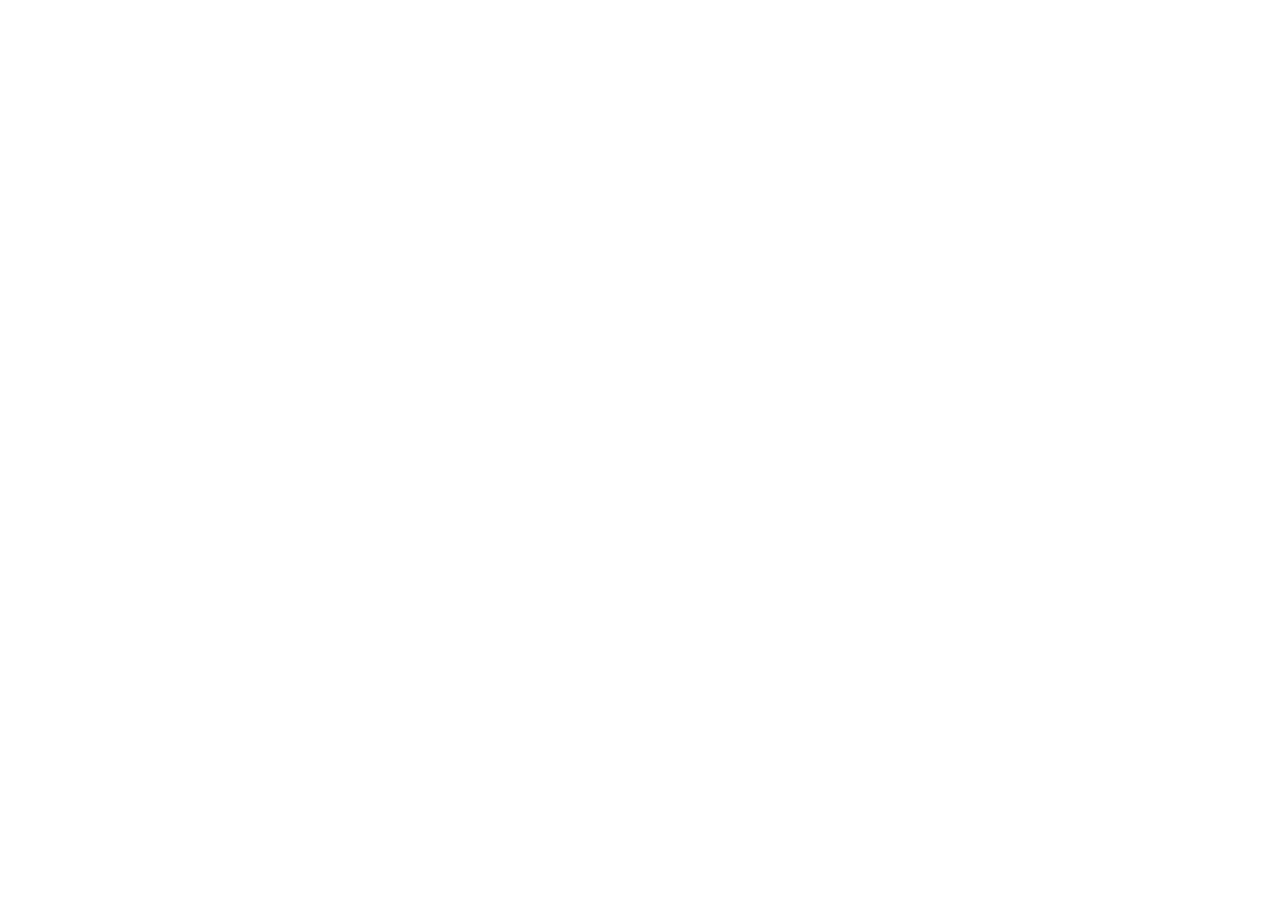
==== src/index.html @ e4b88563 "Add initial HTML and CSS files" ====
<!doctype html>
<html lang="en">
  <head>
    <meta charset="UTF-8" />
    <meta name="viewport" content="width=device-width, initial-scale=1.0" />
    <link rel="stylesheet" href="./style.css" />
    <title>Document</title>
  </head>
  <body></body>
</html>
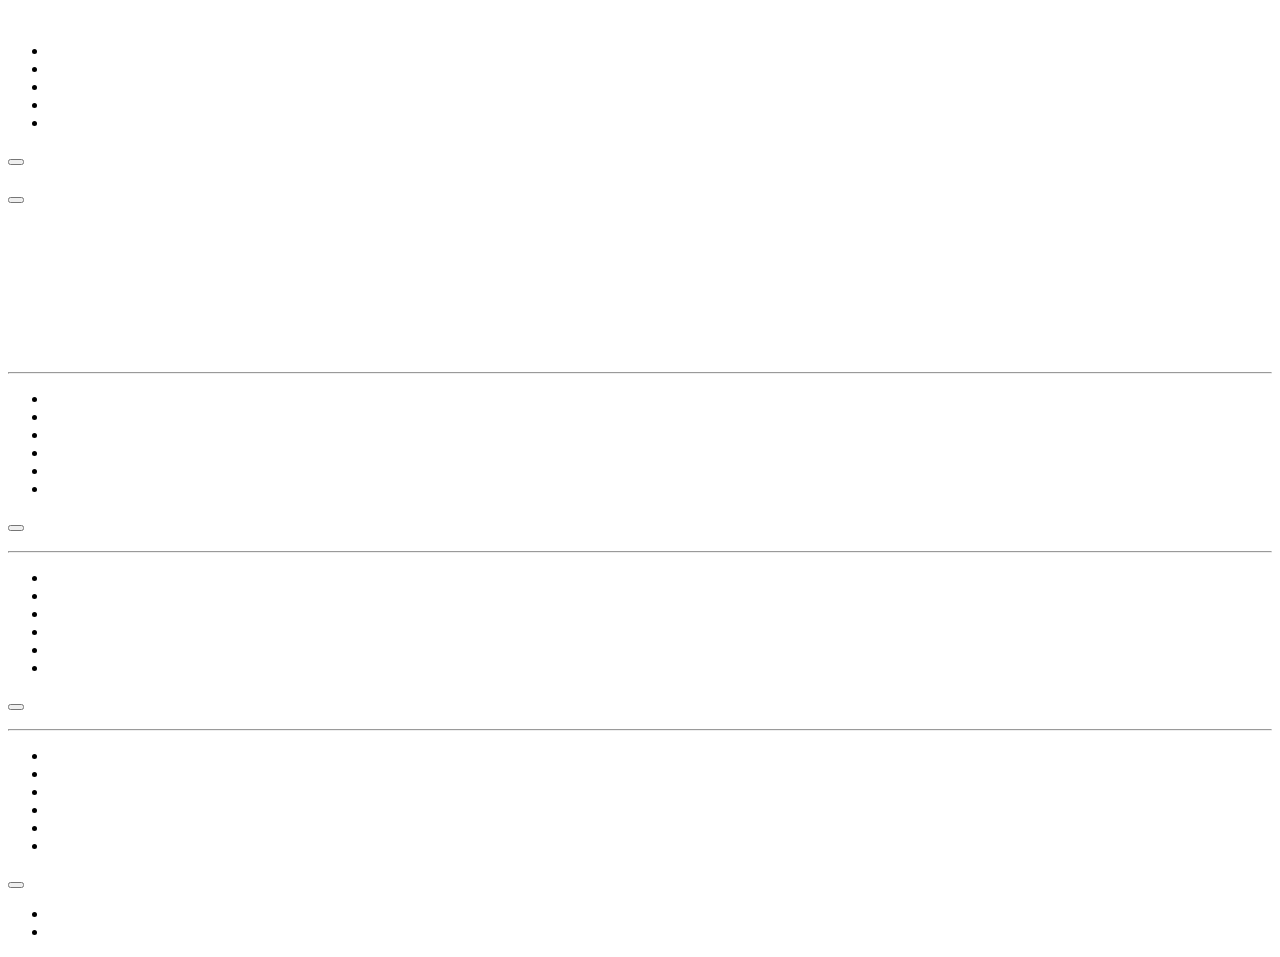
==== commit 3c090ef4: "Created HTML Skeleton" ====
--- a/src/index.html
+++ b/src/index.html
@@ -6,5 +6,136 @@
     <link rel="stylesheet" href="./style.css" />
     <title>Document</title>
   </head>
-  <body></body>
+
+  <body>
+    <header>
+      <div>
+        <img src="" alt="" />
+      </div>
+      <nav>
+        <ul>
+          <li></li>
+          <li></li>
+          <li></li>
+          <li></li>
+          <li></li>
+        </ul>
+      </nav>
+      <button></button>
+    </header>
+    <main>
+      <div>
+        <section>
+          <div>
+            <h1></h1>
+            <p></p>
+          </div>
+          <button></button>
+        </section>
+      </div>
+      <section>
+        <h2></h2>
+        <div>
+          <div>
+            <img src="" alt="" />
+            <div>
+              <p></p>
+              <h3></h3>
+              <p></p>
+            </div>
+          </div>
+          <div>
+            <img src="" alt="" />
+            <div>
+              <p></p>
+              <h3></h3>
+              <p></p>
+            </div>
+          </div>
+          <div>
+            <img src="" alt="" />
+            <div>
+              <p></p>
+              <h3></h3>
+              <p></p>
+            </div>
+          </div>
+          <div>
+            <img src="" alt="" />
+            <div>
+              <p></p>
+              <h3></h3>
+              <p></p>
+            </div>
+          </div>
+        </div>
+      </section>
+      <section>
+        <h2></h2>
+        <p></p>
+        <div>
+          <div>
+            <div>
+              <p></p>
+              <h3></h3>
+              <p></p>
+            </div>
+            <hr />
+            <ul>
+              <li></li>
+              <li></li>
+              <li></li>
+              <li></li>
+              <li></li>
+              <li></li>
+            </ul>
+            <button></button>
+          </div>
+          <div>
+            <div>
+              <p></p>
+              <h3></h3>
+              <p></p>
+            </div>
+            <hr />
+            <ul>
+              <li></li>
+              <li></li>
+              <li></li>
+              <li></li>
+              <li></li>
+              <li></li>
+            </ul>
+            <button></button>
+          </div>
+          <div>
+            <div>
+              <p></p>
+              <h3></h3>
+              <p></p>
+            </div>
+            <hr />
+            <ul>
+              <li></li>
+              <li></li>
+              <li></li>
+              <li></li>
+              <li></li>
+              <li></li>
+            </ul>
+            <button></button>
+          </div>
+        </div>
+      </section>
+    </main>
+    <footer>
+      <p></p>
+      <nav>
+        <ul>
+          <li></li>
+          <li></li>
+        </ul>
+      </nav>
+    </footer>
+  </body>
 </html>
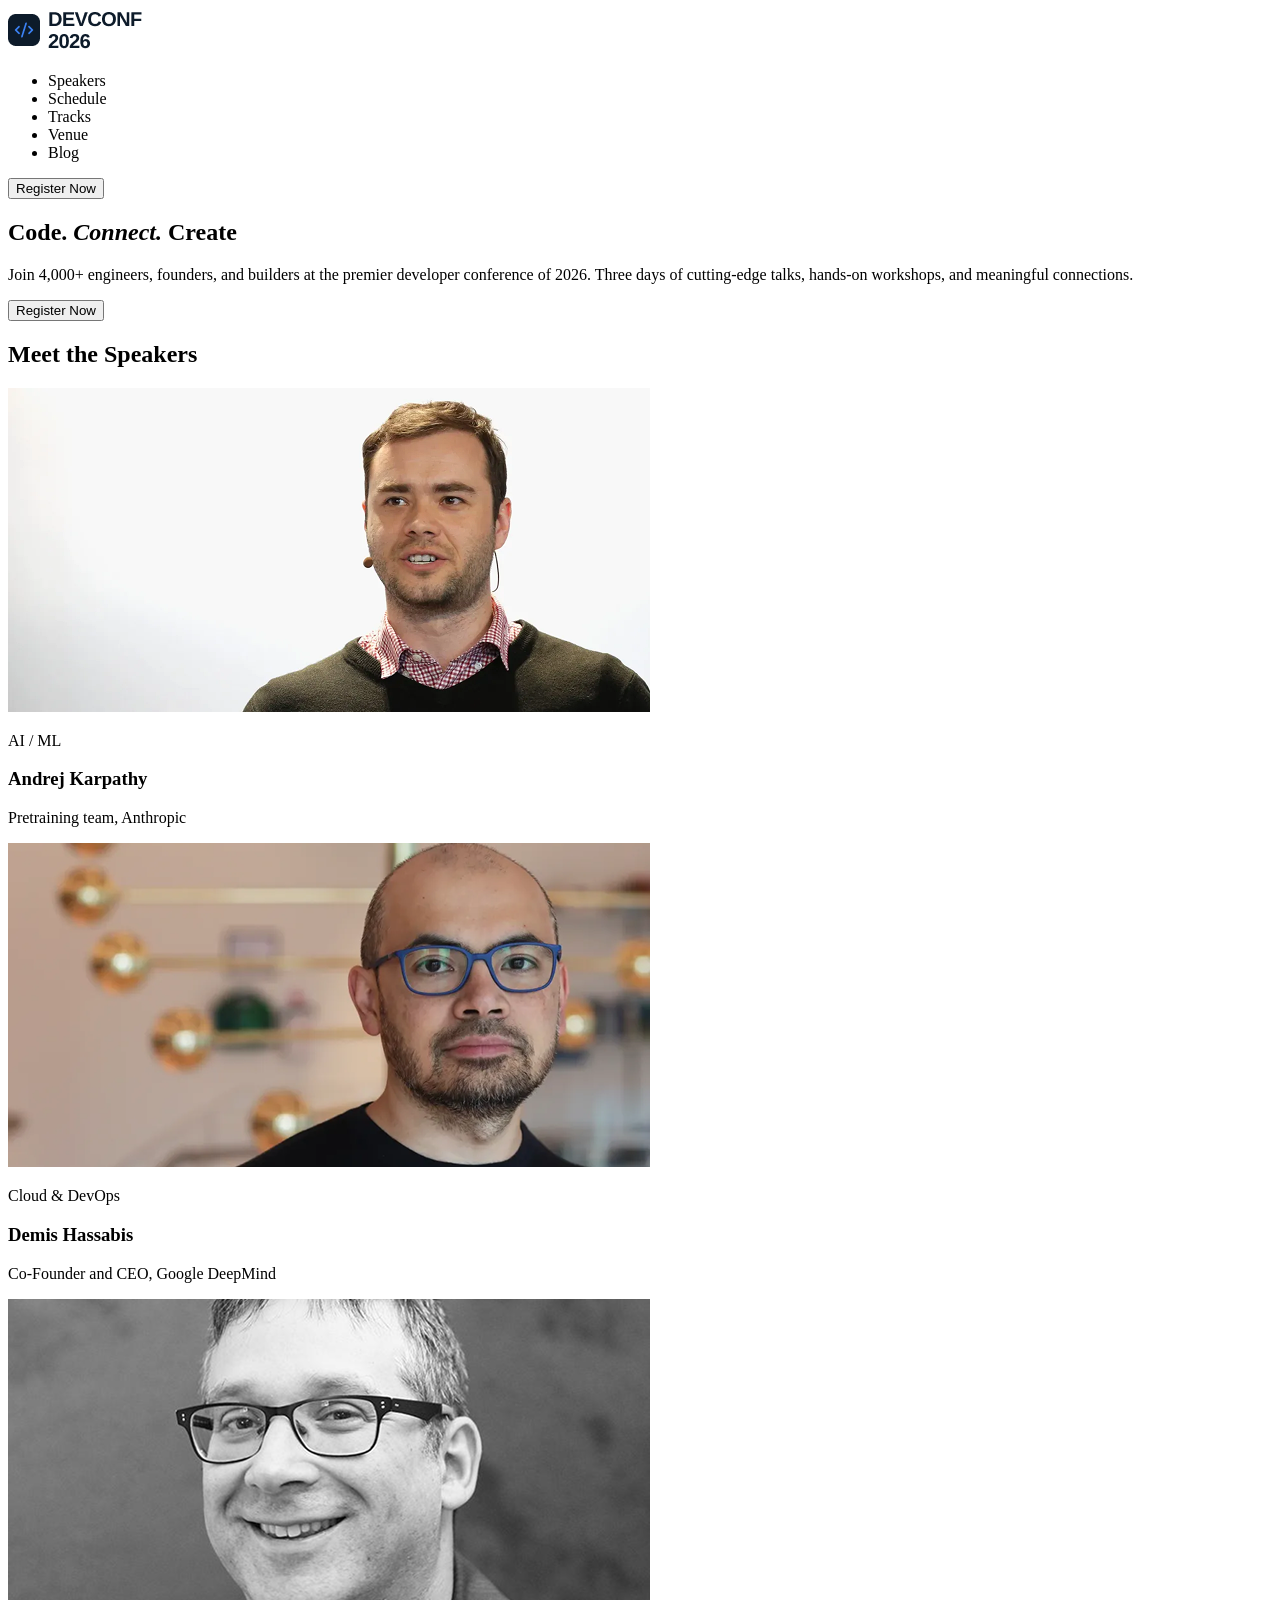
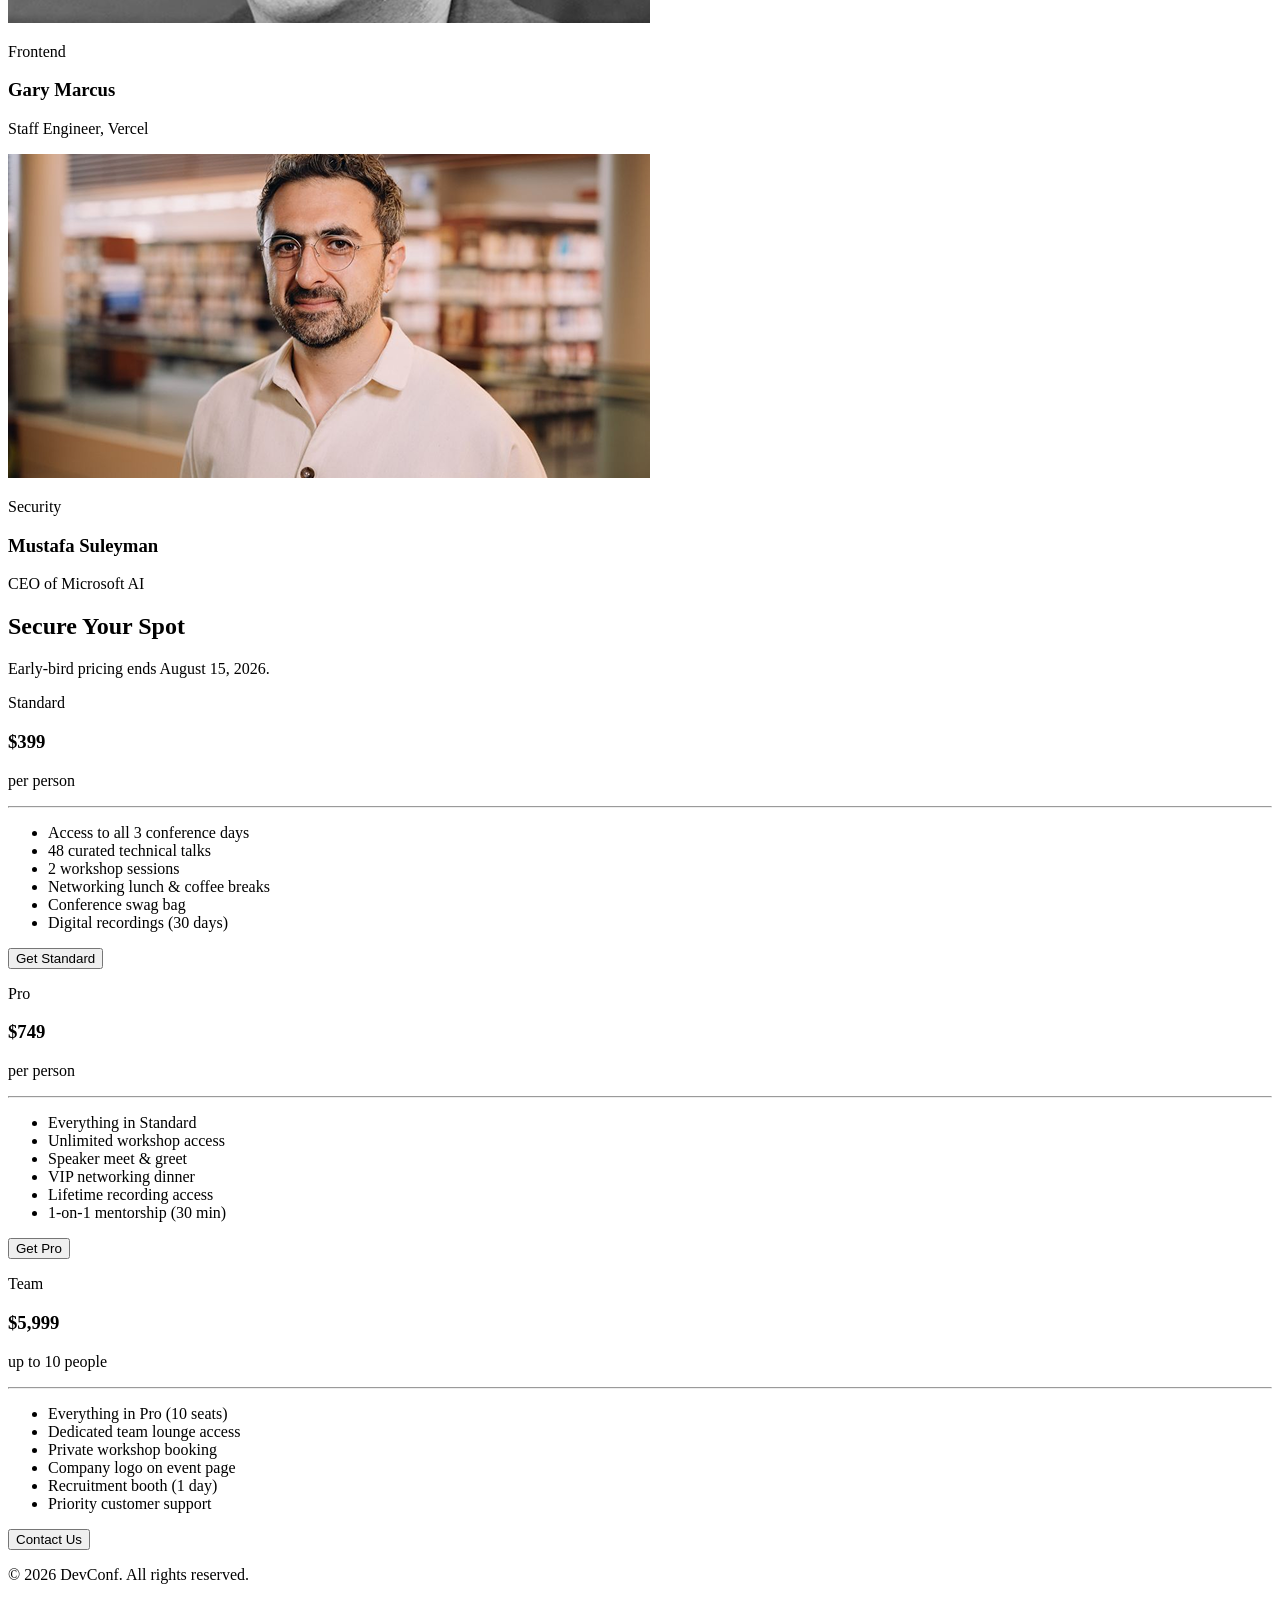
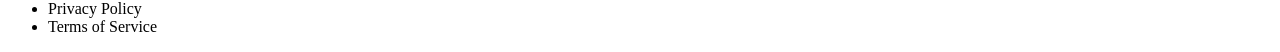
==== commit 54d58f88: "Enhance index.html with content" ====
--- a/src/index.html
+++ b/src/index.html
@@ -10,130 +10,134 @@
   <body>
     <header>
       <div>
-        <img src="" alt="" />
+        <img src="../assets/logo.png" alt="Devconf 2026" />
       </div>
       <nav>
         <ul>
-          <li></li>
-          <li></li>
-          <li></li>
-          <li></li>
-          <li></li>
+          <li>Speakers</li>
+          <li>Schedule</li>
+          <li>Tracks</li>
+          <li>Venue</li>
+          <li>Blog</li>
         </ul>
       </nav>
-      <button></button>
+      <button>Register Now</button>
     </header>
     <main>
       <div>
         <section>
           <div>
-            <h1></h1>
-            <p></p>
+            <h1>Code. <em>Connect.</em> Create</h1>
+            <p>
+              Join 4,000+ engineers, founders, and builders at the premier
+              developer conference of 2026. Three days of cutting-edge talks,
+              hands-on workshops, and meaningful connections.
+            </p>
           </div>
-          <button></button>
+          <button>Register Now</button>
         </section>
       </div>
       <section>
-        <h2></h2>
+        <h2>Meet the Speakers</h2>
         <div>
           <div>
-            <img src="" alt="" />
+            <img src="../assets/andrej.png" alt="Andrej Karpathy" / />
             <div>
-              <p></p>
-              <h3></h3>
-              <p></p>
+              <p>AI / ML</p>
+              <h3>Andrej Karpathy</h3>
+              <p>Pretraining team, Anthropic</p>
             </div>
           </div>
           <div>
-            <img src="" alt="" />
+            <img src="../assets/demis.png" alt="Demis Hassabis" / />
             <div>
-              <p></p>
-              <h3></h3>
-              <p></p>
+              <p>Cloud & DevOps</p>
+              <h3>Demis Hassabis</h3>
+              <p>Co-Founder and CEO, Google DeepMind</p>
             </div>
           </div>
           <div>
-            <img src="" alt="" />
+            <img src="../assets/gary.png" alt="Gary Marcus" / />
             <div>
-              <p></p>
-              <h3></h3>
-              <p></p>
+              <p>Frontend</p>
+              <h3>Gary Marcus</h3>
+              <p>Staff Engineer, Vercel</p>
             </div>
           </div>
           <div>
-            <img src="" alt="" />
+            <img src="../assets/mustafa.png" alt="Mustafa Suleyman" / />
             <div>
-              <p></p>
-              <h3></h3>
-              <p></p>
+              <p>Security</p>
+              <h3>Mustafa Suleyman</h3>
+              <p>CEO of Microsoft AI</p>
             </div>
           </div>
         </div>
       </section>
       <section>
-        <h2></h2>
-        <p></p>
+        <h2>Secure Your Spot</h2>
+        <p>Early-bird pricing ends August 15, 2026.</p>
         <div>
           <div>
             <div>
-              <p></p>
-              <h3></h3>
-              <p></p>
+              <p>Standard</p>
+              <h3>$399</h3>
+              <p>per person</p>
             </div>
             <hr />
             <ul>
-              <li></li>
-              <li></li>
-              <li></li>
-              <li></li>
-              <li></li>
-              <li></li>
+              <li>Access to all 3 conference days</li>
+              <li>48 curated technical talks</li>
+              <li>2 workshop sessions</li>
+              <li>Networking lunch & coffee breaks</li>
+              <li>Conference swag bag</li>
+              <li>Digital recordings (30 days)</li>
             </ul>
-            <button></button>
+            <button>Get Standard</button>
           </div>
           <div>
             <div>
-              <p></p>
-              <h3></h3>
-              <p></p>
+              <p>Pro</p>
+              <h3>$749</h3>
+              <p>per person</p>
             </div>
             <hr />
             <ul>
-              <li></li>
-              <li></li>
-              <li></li>
-              <li></li>
-              <li></li>
-              <li></li>
+              <li>Everything in Standard</li>
+              <li>Unlimited workshop access</li>
+              <li>Speaker meet & greet</li>
+              <li>VIP networking dinner</li>
+              <li>Lifetime recording access</li>
+              <li>1-on-1 mentorship (30 min)</li>
             </ul>
-            <button></button>
+            <button>Get Pro</button>
           </div>
           <div>
             <div>
-              <p></p>
-              <h3></h3>
-              <p></p>
+              <p>Team</p>
+              <h3>$5,999</h3>
+              <p>up to 10 people</p>
             </div>
             <hr />
             <ul>
-              <li></li>
-              <li></li>
-              <li></li>
-              <li></li>
-              <li></li>
-              <li></li>
+              <li>Everything in Pro (10 seats)</li>
+              <li>Dedicated team lounge access</li>
+              <li>Private workshop booking</li>
+              <li>Company logo on event page</li>
+              <li>Recruitment booth (1 day)</li>
+              <li>Priority customer support</li>
             </ul>
-            <button></button>
+            <button>Contact Us</button>
           </div>
         </div>
       </section>
     </main>
     <footer>
-      <p></p>
+      <p>© 2026 DevConf. All rights reserved.</p>
       <nav>
         <ul>
-          <li></li>
-          <li></li>
+          <li>Privacy Policy</li>
+          <li>Terms of Service</li>
         </ul>
       </nav>
     </footer>
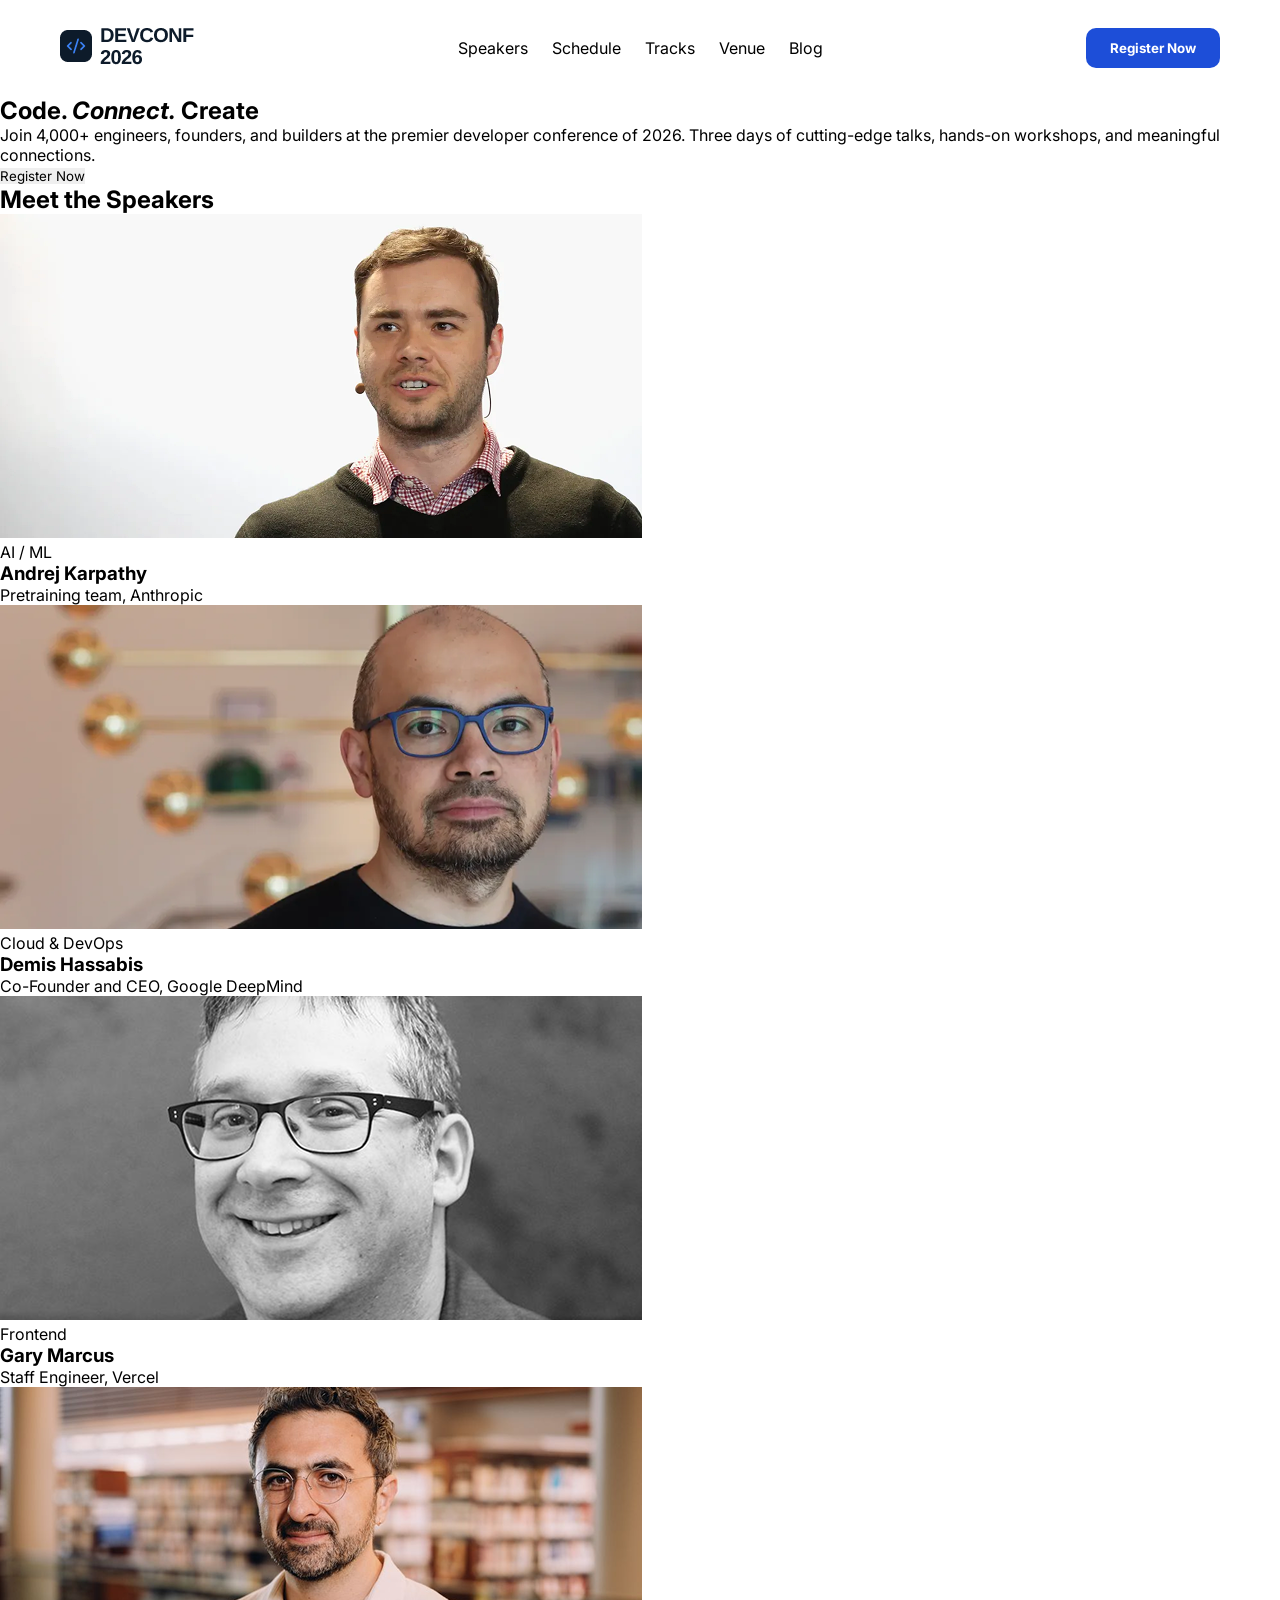
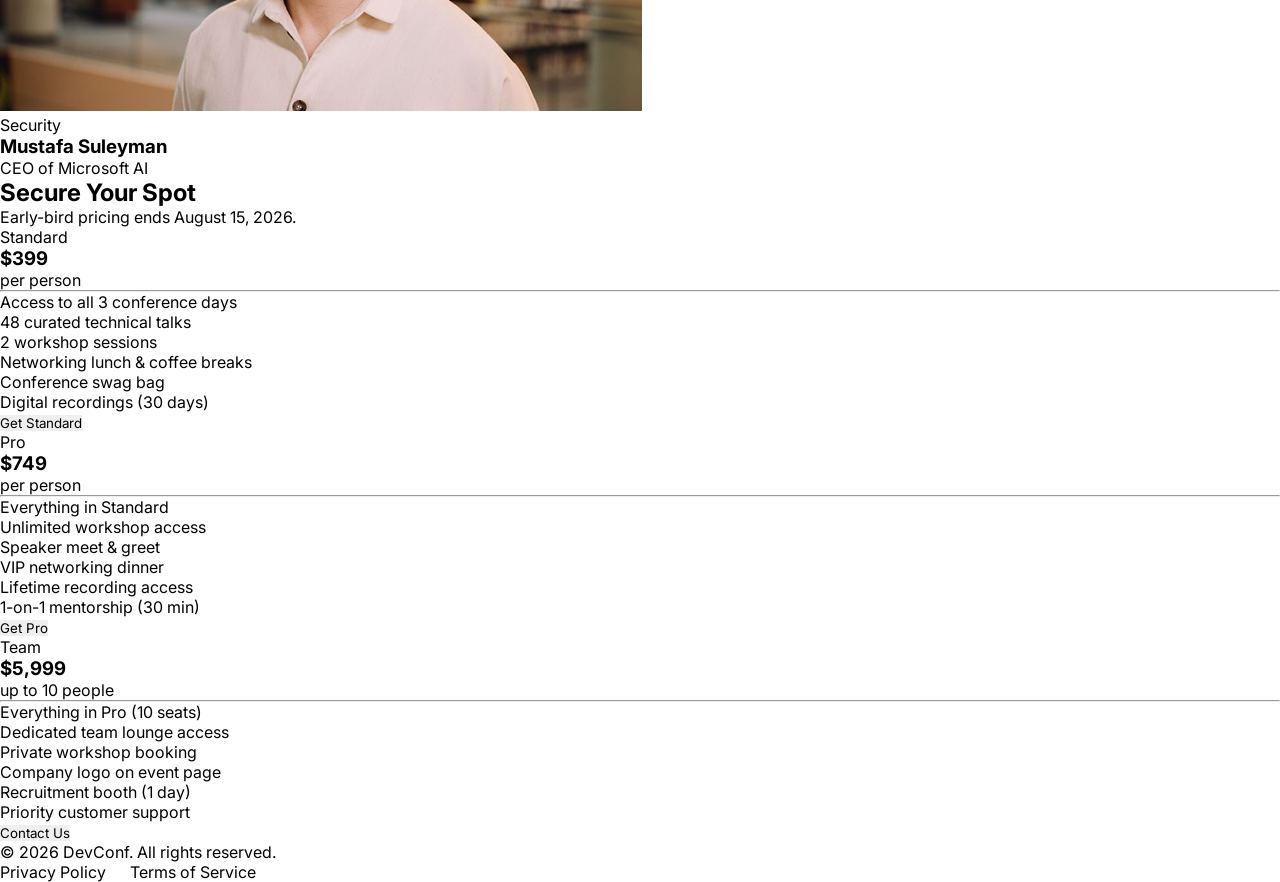
==== commit b95dd425: "Styled Header Component" ====
--- a/src/index.html
+++ b/src/index.html
@@ -21,7 +21,7 @@
           <li>Blog</li>
         </ul>
       </nav>
-      <button>Register Now</button>
+      <button class="cta header-cta">Register Now</button>
     </header>
     <main>
       <div>
--- a/src/style.css
+++ b/src/style.css
@@ -0,0 +1,40 @@
+@import url("https://fonts.googleapis.com/css2?family=Inter:ital,opsz,wght@0,14..32,100..900;1,14..32,100..900&display=swap");
+
+:root {
+  --cta-bg: #1D4ED8;
+}
+
+* {
+  margin: 0;
+  padding: 0;
+  box-sizing: border-box;
+  font-family: "Inter", sans-serif;
+}
+
+header {
+  display: flex;
+  justify-content: space-between;
+  align-items: center;
+  padding: 24px 60px;
+}
+
+nav ul {
+  list-style-type: none;
+  display: flex;
+  gap: 24px;
+}
+
+button {
+  border: none;
+}
+
+button.cta {
+  border-radius: 10px;
+  font-weight: bold;
+  background-color: var(--cta-bg);
+  color: white;
+}
+
+button.cta.header-cta {
+  padding: 12px 24px;
+}
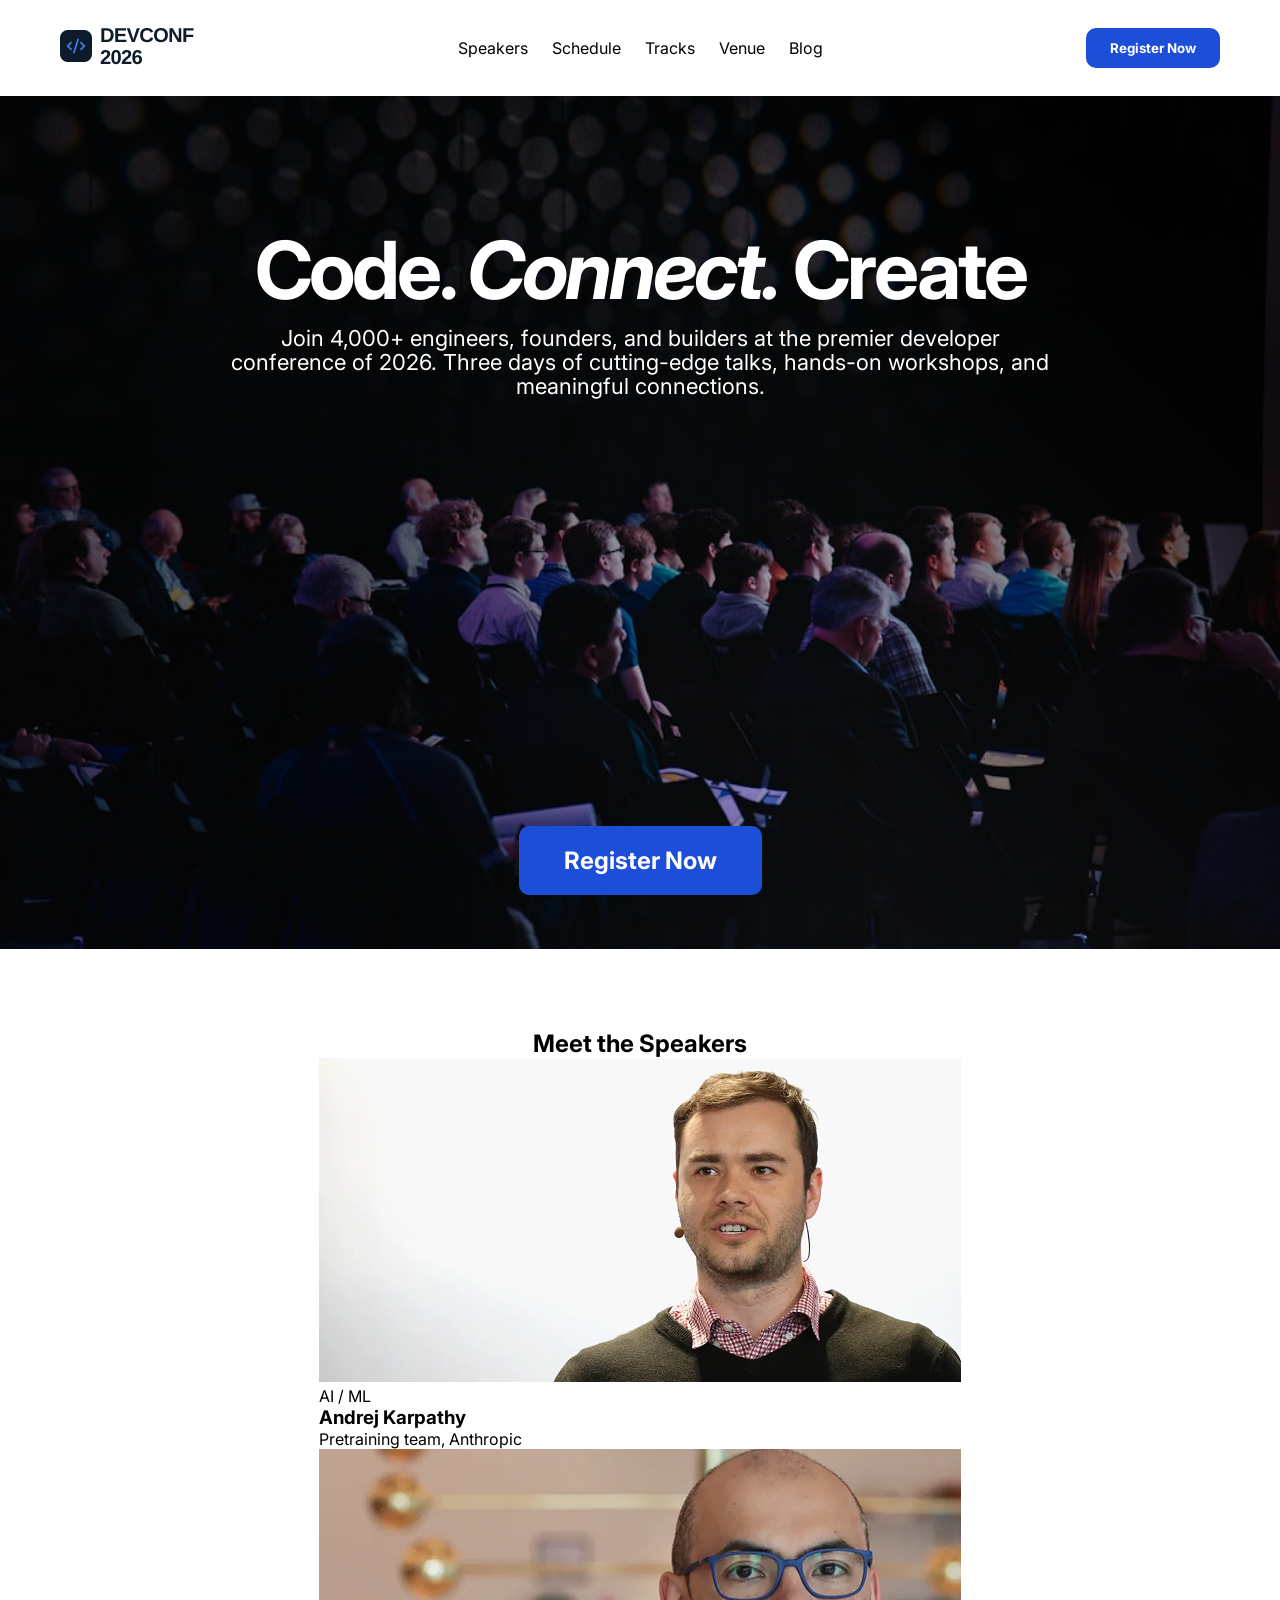
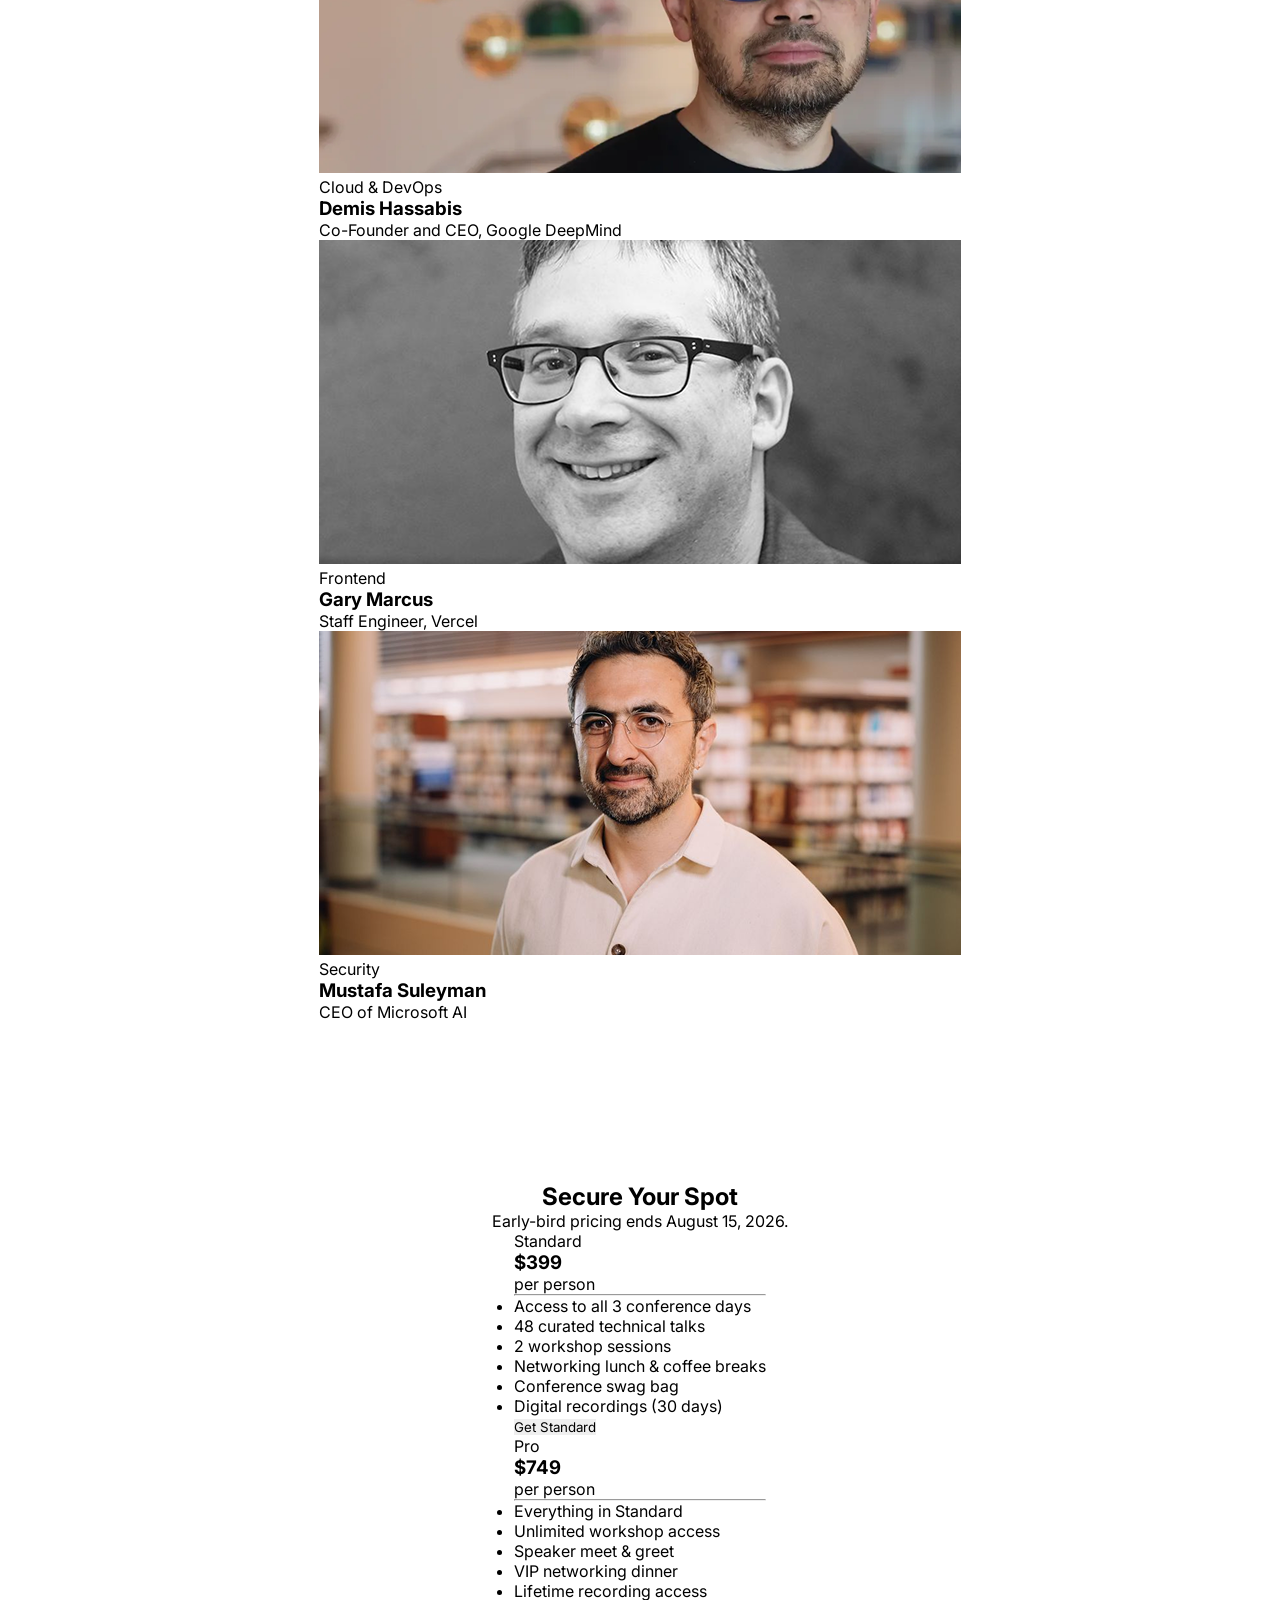
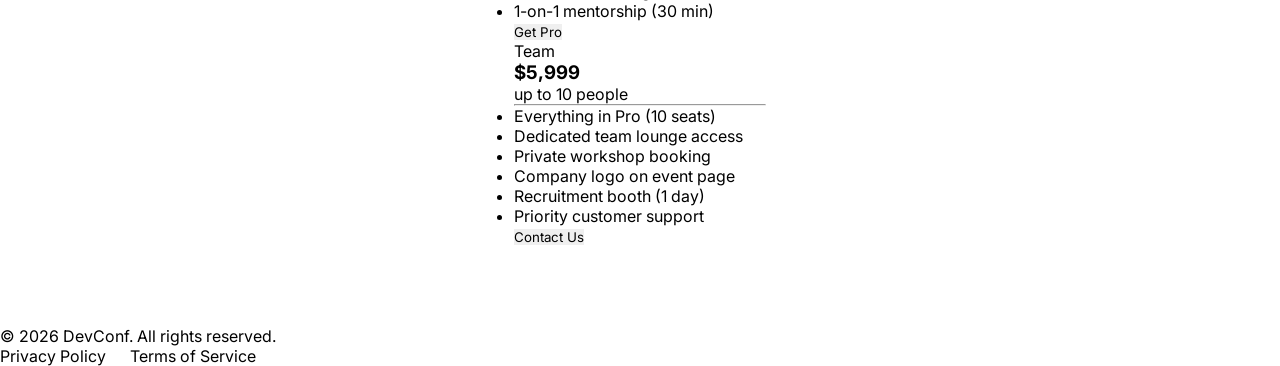
==== commit 91425c72: "Styled Hero Section" ====
--- a/src/index.html
+++ b/src/index.html
@@ -24,7 +24,7 @@
       <button class="cta header-cta">Register Now</button>
     </header>
     <main>
-      <div>
+      <div id="hero-wrapper">
         <section>
           <div>
             <h1>Code. <em>Connect.</em> Create</h1>
@@ -34,7 +34,7 @@
               hands-on workshops, and meaningful connections.
             </p>
           </div>
-          <button>Register Now</button>
+          <button class="cta hero-cta">Register Now</button>
         </section>
       </div>
       <section>
--- a/src/style.css
+++ b/src/style.css
@@ -1,7 +1,7 @@
 @import url("https://fonts.googleapis.com/css2?family=Inter:ital,opsz,wght@0,14..32,100..900;1,14..32,100..900&display=swap");
 
 :root {
-  --cta-bg: #1D4ED8;
+  --cta-bg: #1d4ed8;
 }
 
 * {
@@ -37,4 +37,55 @@
 
 button.cta.header-cta {
   padding: 12px 24px;
-}+}
+
+section {
+  padding: 80px 115px;
+  display: flex;
+  flex-direction: column;
+  align-items: center;
+}
+
+div#hero-wrapper {
+  aspect-ratio: 1080 / 720;
+  color: white;
+  background:
+    linear-gradient(90deg, rgba(0, 0, 0, 0.6) 30%, rgba(0, 0, 0, 0) 70%),
+    linear-gradient(45deg, rgba(0, 0, 0, 0) 42%, rgba(0, 0, 0, 0.88) 87%),
+    url("../assets/banner.jpg");
+  background-size: 100% auto;
+  background-repeat: no-repeat;
+  padding: 54px 0;
+
+  section {
+    height: 100%;
+    justify-content: space-between;
+    text-align: center;
+    padding-bottom: 0;
+
+    div {
+      display: flex;
+      flex-direction: column;
+      gap: 16px;
+      justify-content: center;
+
+      h1 {
+        font-size: 80px;
+        line-height: 80px;
+        letter-spacing: -3.2px;
+      }
+
+      p {
+        width: 829px;
+        font-size: 22px;
+        line-height: 24px;
+      }
+    }
+  }
+}
+
+button.cta.hero-cta {
+  padding: 22.5px 45px;
+  font-size: 24px;
+  line-height: 24px;
+}
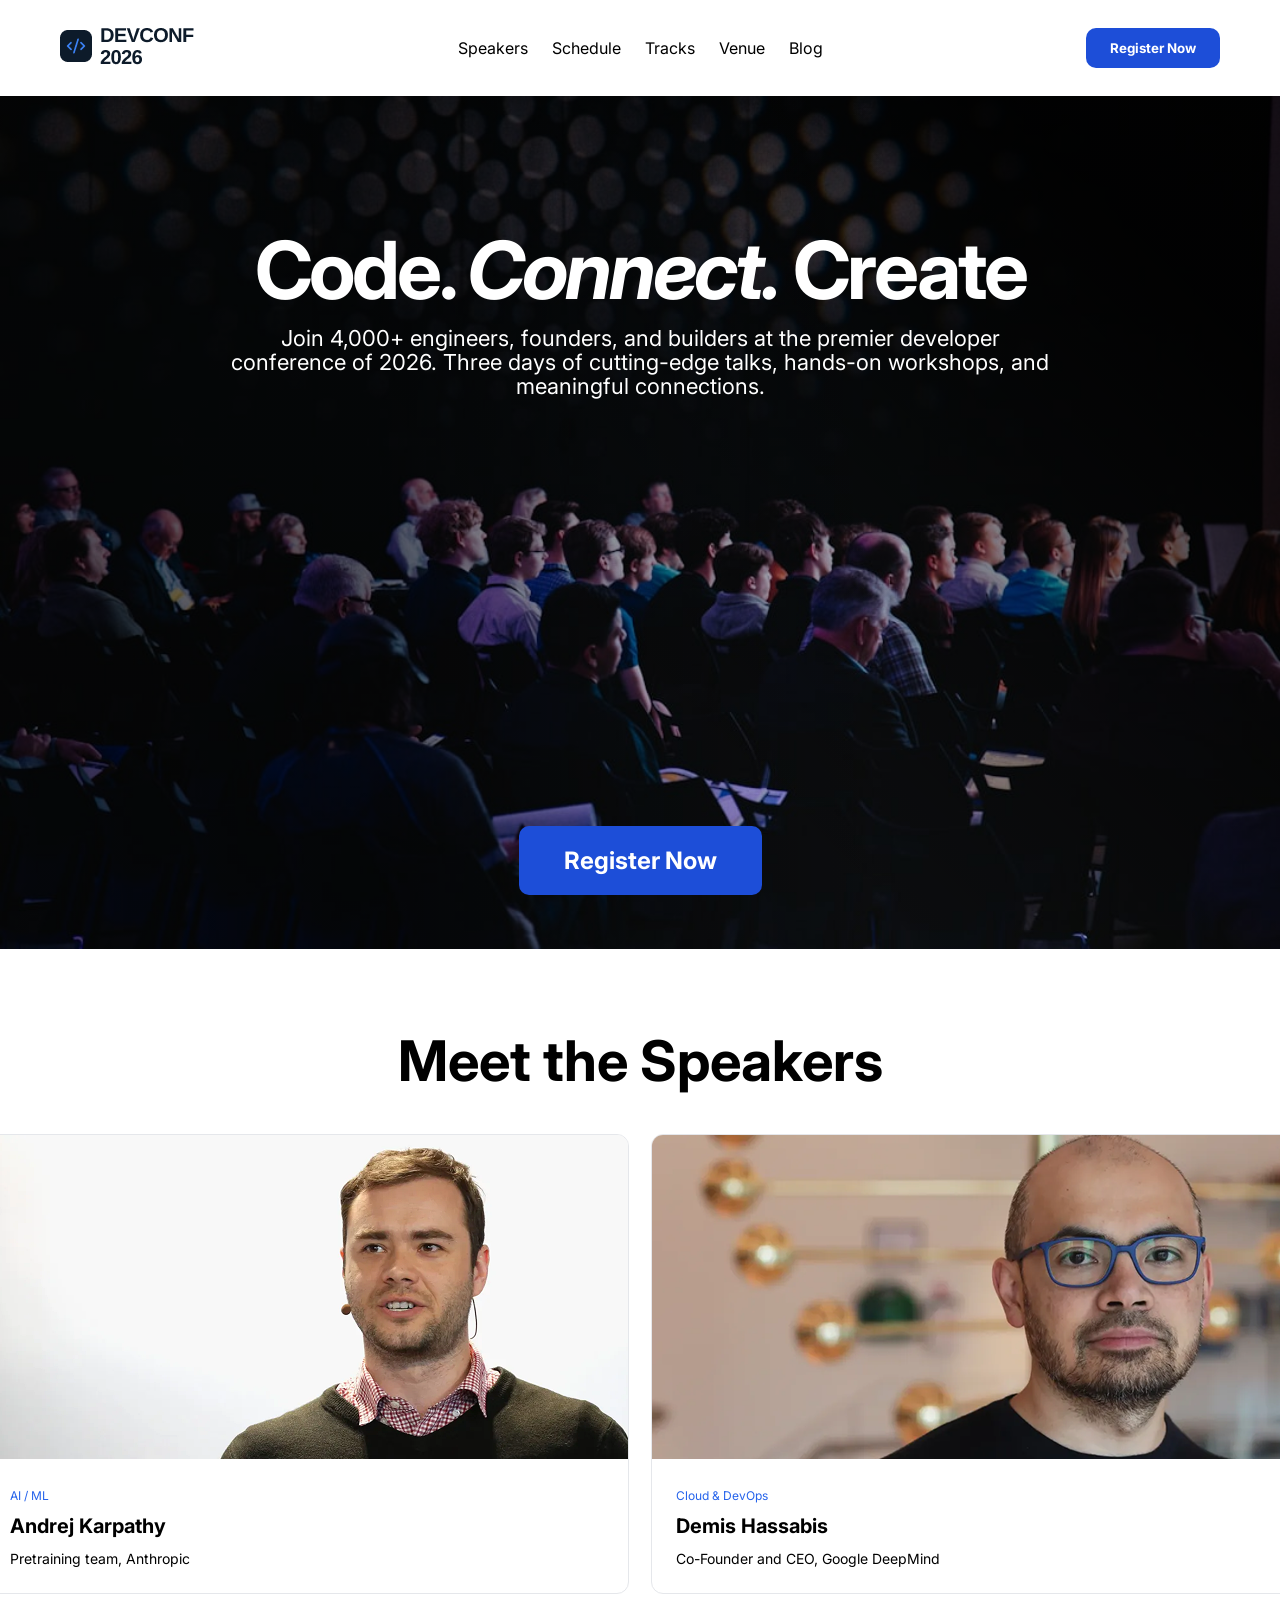
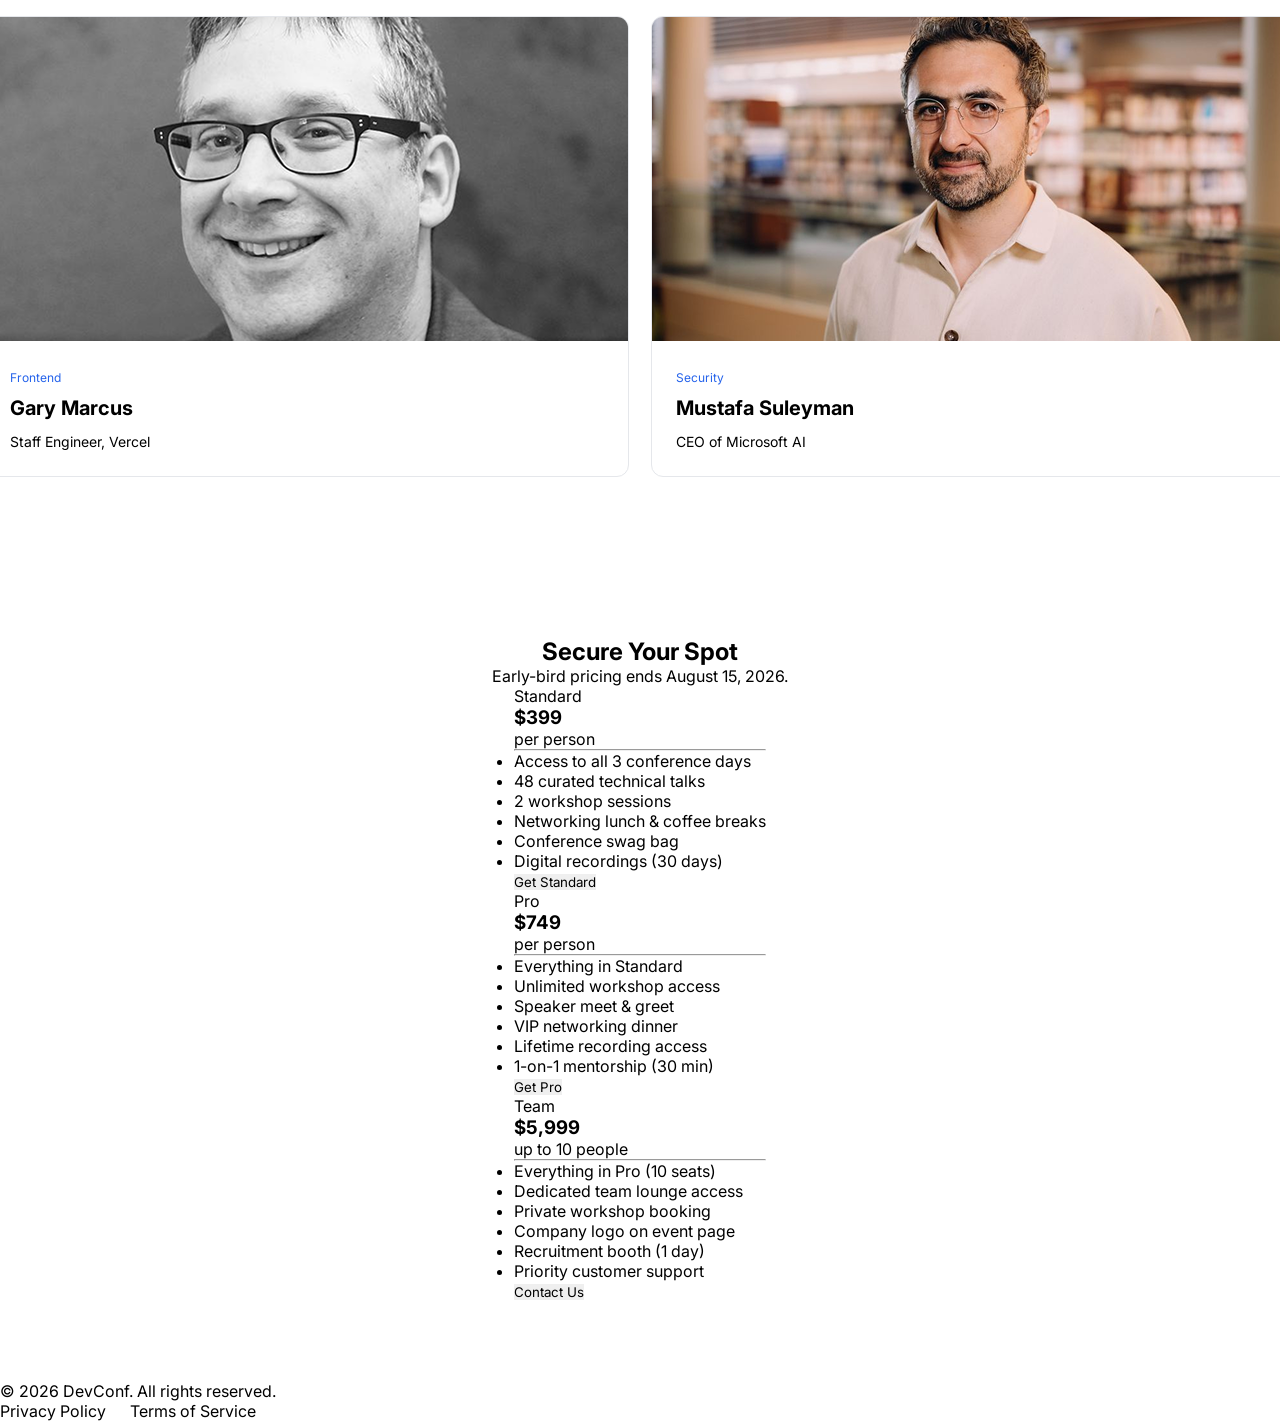
==== commit 9da5b731: "Styled Speakers Section" ====
--- a/src/index.html
+++ b/src/index.html
@@ -37,39 +37,39 @@
           <button class="cta hero-cta">Register Now</button>
         </section>
       </div>
-      <section>
+      <section id="speakers">
         <h2>Meet the Speakers</h2>
-        <div>
-          <div>
-            <img src="../assets/andrej.png" alt="Andrej Karpathy" / />
-            <div>
-              <p>AI / ML</p>
-              <h3>Andrej Karpathy</h3>
-              <p>Pretraining team, Anthropic</p>
+        <div class="container">
+          <div class="item">
+            <img src="../assets/andrej.png" alt="Andrej Karpathy" />
+            <div class="details">
+              <p class="field">AI / ML</p>
+              <h3 class="name">Andrej Karpathy</h3>
+              <p class="designation">Pretraining team, Anthropic</p>
             </div>
           </div>
-          <div>
-            <img src="../assets/demis.png" alt="Demis Hassabis" / />
-            <div>
-              <p>Cloud & DevOps</p>
-              <h3>Demis Hassabis</h3>
-              <p>Co-Founder and CEO, Google DeepMind</p>
+          <div class="item">
+            <img src="../assets/demis.png" alt="Demis Hassabis" />
+            <div class="details">
+              <p class="field">Cloud & DevOps</p>
+              <h3 class="name">Demis Hassabis</h3>
+              <p class="designation">Co-Founder and CEO, Google DeepMind</p>
             </div>
           </div>
-          <div>
-            <img src="../assets/gary.png" alt="Gary Marcus" / />
-            <div>
-              <p>Frontend</p>
-              <h3>Gary Marcus</h3>
-              <p>Staff Engineer, Vercel</p>
+          <div class="item">
+            <img src="../assets/gary.png" alt="Gary Marcus" />
+            <div class="details">
+              <p class="field">Frontend</p>
+              <h3 class="name">Gary Marcus</h3>
+              <p class="designation">Staff Engineer, Vercel</p>
             </div>
           </div>
-          <div>
-            <img src="../assets/mustafa.png" alt="Mustafa Suleyman" / />
-            <div>
-              <p>Security</p>
-              <h3>Mustafa Suleyman</h3>
-              <p>CEO of Microsoft AI</p>
+          <div class="item">
+            <img src="../assets/mustafa.png" alt="Mustafa Suleyman" />
+            <div class="details">
+              <p class="field">Security</p>
+              <h3 class="name">Mustafa Suleyman</h3>
+              <p class="designation">CEO of Microsoft AI</p>
             </div>
           </div>
         </div>
--- a/src/style.css
+++ b/src/style.css
@@ -2,6 +2,8 @@
 
 :root {
   --cta-bg: #1d4ed8;
+  --card-stroke-color: #e5e7eb;
+  --accent-color: #2563eb;
 }
 
 * {
@@ -89,3 +91,47 @@
   font-size: 24px;
   line-height: 24px;
 }
+
+section#speakers {
+  gap: 40px;
+
+  h2 {
+    font-size: 56px;
+    line-height: 64.4px;
+  }
+
+  div.container {
+    display: grid;
+    grid-template-columns: 1fr 1fr;
+    gap: 22px;
+
+    div.item {
+      border-radius: 12px;
+      overflow: clip;
+      border: 1px solid var(--card-stroke-color);
+
+      div.details {
+        padding: 24px;
+        display: flex;
+        flex-direction: column;
+        gap: 8px;
+
+        p.field {
+          color: var(--accent-color);
+          font-size: 12px;
+          line-height: 18px;
+        }
+
+        h3.name {
+          font-size: 20px;
+          line-height: 27.5px;
+        }
+
+        p.designation {
+          font-size: 14px;
+          line-height: 21px;
+        }
+      }
+    }
+  }
+}
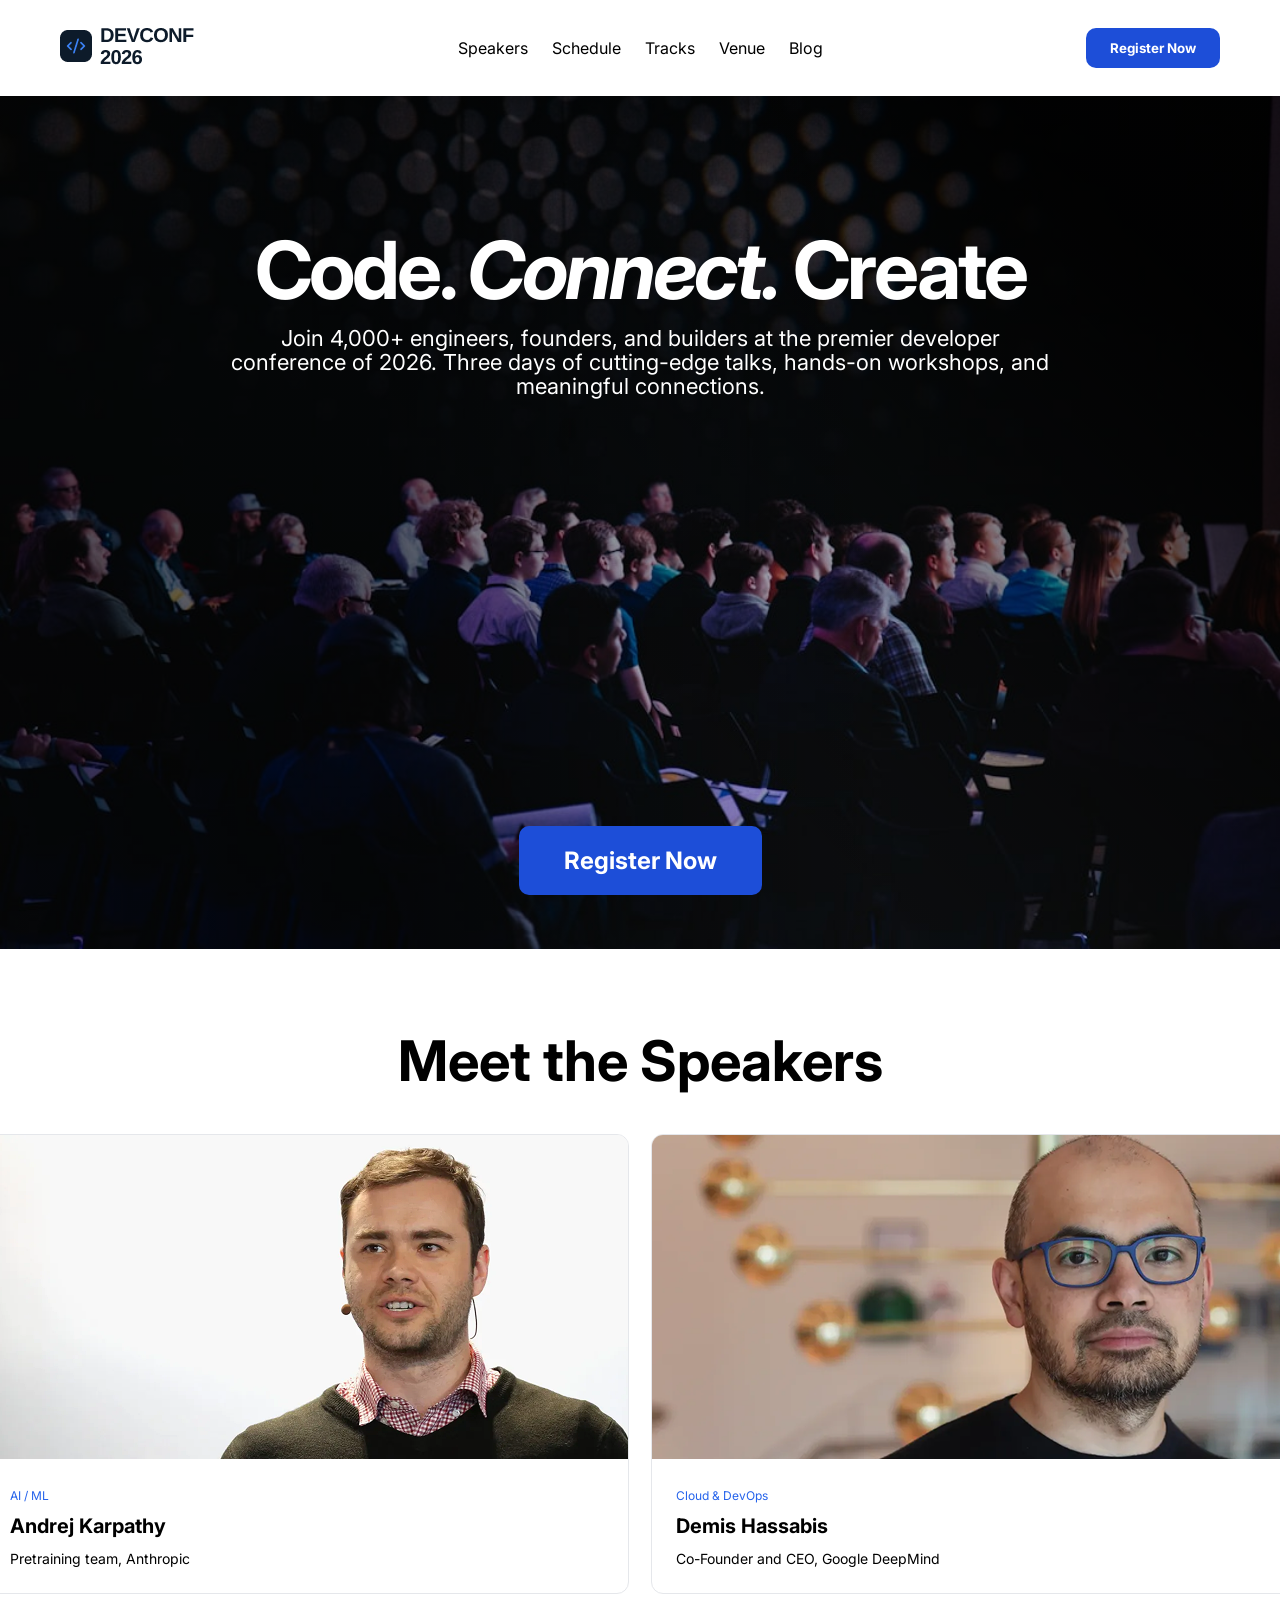
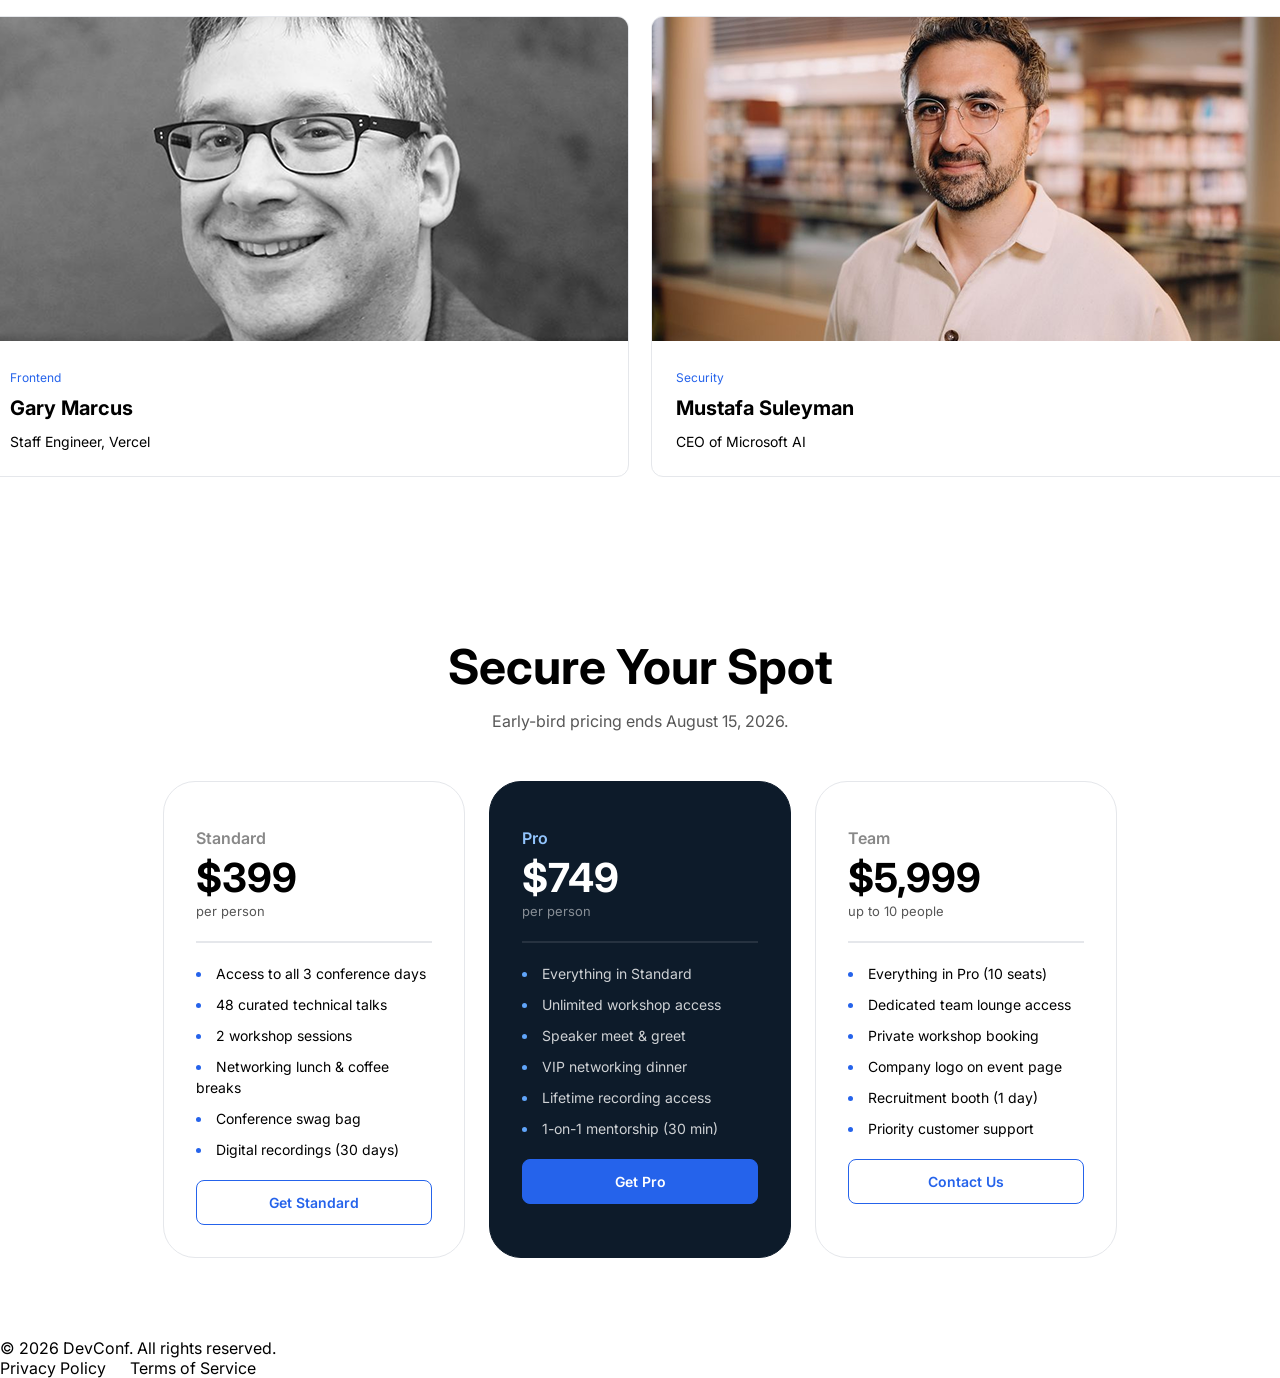
==== commit 3a91a404: "Styled Pricing Section" ====
--- a/src/index.html
+++ b/src/index.html
@@ -74,18 +74,18 @@
           </div>
         </div>
       </section>
-      <section>
+      <section id="pricing">
         <h2>Secure Your Spot</h2>
         <p>Early-bird pricing ends August 15, 2026.</p>
-        <div>
-          <div>
+        <div class="container">
+          <div class="item">
             <div>
-              <p>Standard</p>
-              <h3>$399</h3>
-              <p>per person</p>
+              <p class="type">Standard</p>
+              <h3 class="price">$399</h3>
+              <p class="people-allowed">per person</p>
             </div>
             <hr />
-            <ul>
+            <ul class="features-list">
               <li>Access to all 3 conference days</li>
               <li>48 curated technical talks</li>
               <li>2 workshop sessions</li>
@@ -95,14 +95,14 @@
             </ul>
             <button>Get Standard</button>
           </div>
-          <div>
+          <div class="item featured">
             <div>
-              <p>Pro</p>
-              <h3>$749</h3>
-              <p>per person</p>
+              <p class="type">Pro</p>
+              <h3 class="price">$749</h3>
+              <p class="people-allowed">per person</p>
             </div>
             <hr />
-            <ul>
+            <ul class="features-list">
               <li>Everything in Standard</li>
               <li>Unlimited workshop access</li>
               <li>Speaker meet & greet</li>
@@ -112,14 +112,14 @@
             </ul>
             <button>Get Pro</button>
           </div>
-          <div>
+          <div class="item">
             <div>
-              <p>Team</p>
-              <h3>$5,999</h3>
-              <p>up to 10 people</p>
+              <p class="type">Team</p>
+              <h3 class="price">$5,999</h3>
+              <p class="people-allowed">up to 10 people</p>
             </div>
             <hr />
-            <ul>
+            <ul class="features-list">
               <li>Everything in Pro (10 seats)</li>
               <li>Dedicated team lounge access</li>
               <li>Private workshop booking</li>
--- a/src/style.css
+++ b/src/style.css
@@ -4,6 +4,14 @@
   --cta-bg: #1d4ed8;
   --card-stroke-color: #e5e7eb;
   --accent-color: #2563eb;
+  --text-color-muted: #575757;
+  --color-blue-100: #93c5fd;
+  --color-blue-300: #60a5fa;
+  --color-blue-900: #0d1b2a;
+  --color-gray-200: rgba(255, 255, 255, 0.8);
+  --color-gray-400: #888888;
+  --color-gray-500: rgba(255, 255, 255, 0.5);
+  --color-gray-900: rgba(255, 255, 255, 0.1);
 }
 
 * {
@@ -135,3 +143,114 @@
     }
   }
 }
+
+section#pricing {
+  h2 {
+    font-size: 48px;
+    line-height: 60px;
+  }
+
+  p {
+    font-size: 16px;
+    line-height: 24px;
+    color: var(--text-color-muted);
+    padding-top: 12px;
+  }
+
+  div.container {
+    display: grid;
+    grid-template-columns: 1fr 1fr 1fr;
+    gap: 24px;
+    width: 100%;
+    padding-inline: 48px;
+    padding-top: 48px;
+
+    div.item {
+      padding: 32px;
+      border: 1px solid var(--card-stroke-color);
+      border-radius: 32px;
+      display: flex;
+      flex-direction: column;
+      gap: 20px;
+
+      p.type {
+        color: var(--color-gray-400);
+        font-weight: 600;
+      }
+
+      h3.price {
+        font-size: 40px;
+        line-height: 40px;
+        font-weight: bold;
+        padding-top: 8px;
+      }
+
+      p.people-allowed {
+        font-size: 13px;
+        line-height: 19.5px;
+        padding-top: 4px;
+      }
+
+      hr {
+        border: 1px solid var(--card-stroke-color);
+      }
+
+      ul.features-list {
+        list-style-position: inside;
+        display: flex;
+        flex-direction: column;
+        gap: 10px;
+        ::marker {
+          color: var(--accent-color);
+        }
+        font-size: 14px;
+        line-height: 21px;
+      }
+
+      button {
+        width: 100%;
+        padding: 11px 0;
+        color: var(--accent-color);
+        font-size: 14px;
+        line-height: 21px;
+        font-weight: 600;
+        border: 1px solid var(--accent-color);
+        border-radius: 8px;
+        background-color: transparent;
+      }
+    }
+
+    div.item.featured {
+      background-color: var(--color-blue-900);
+      border-color: var(--color-blue-900);
+
+      p.type {
+        color: var(--color-blue-100);
+      }
+
+      h3.price {
+        color: white;
+      }
+
+      p.people-allowed {
+        color: var(--color-gray-500);
+      }
+
+      hr {
+        border: 1px solid var(--color-gray-900);
+      }
+
+      ul.features-list {
+        ::marker {
+          color: var(--color-blue-300);
+        }
+        color: var(--color-gray-200);
+      }
+
+      button {
+        color: white;
+        background-color: var(--accent-color);
+      }
+    }
+  }
+}
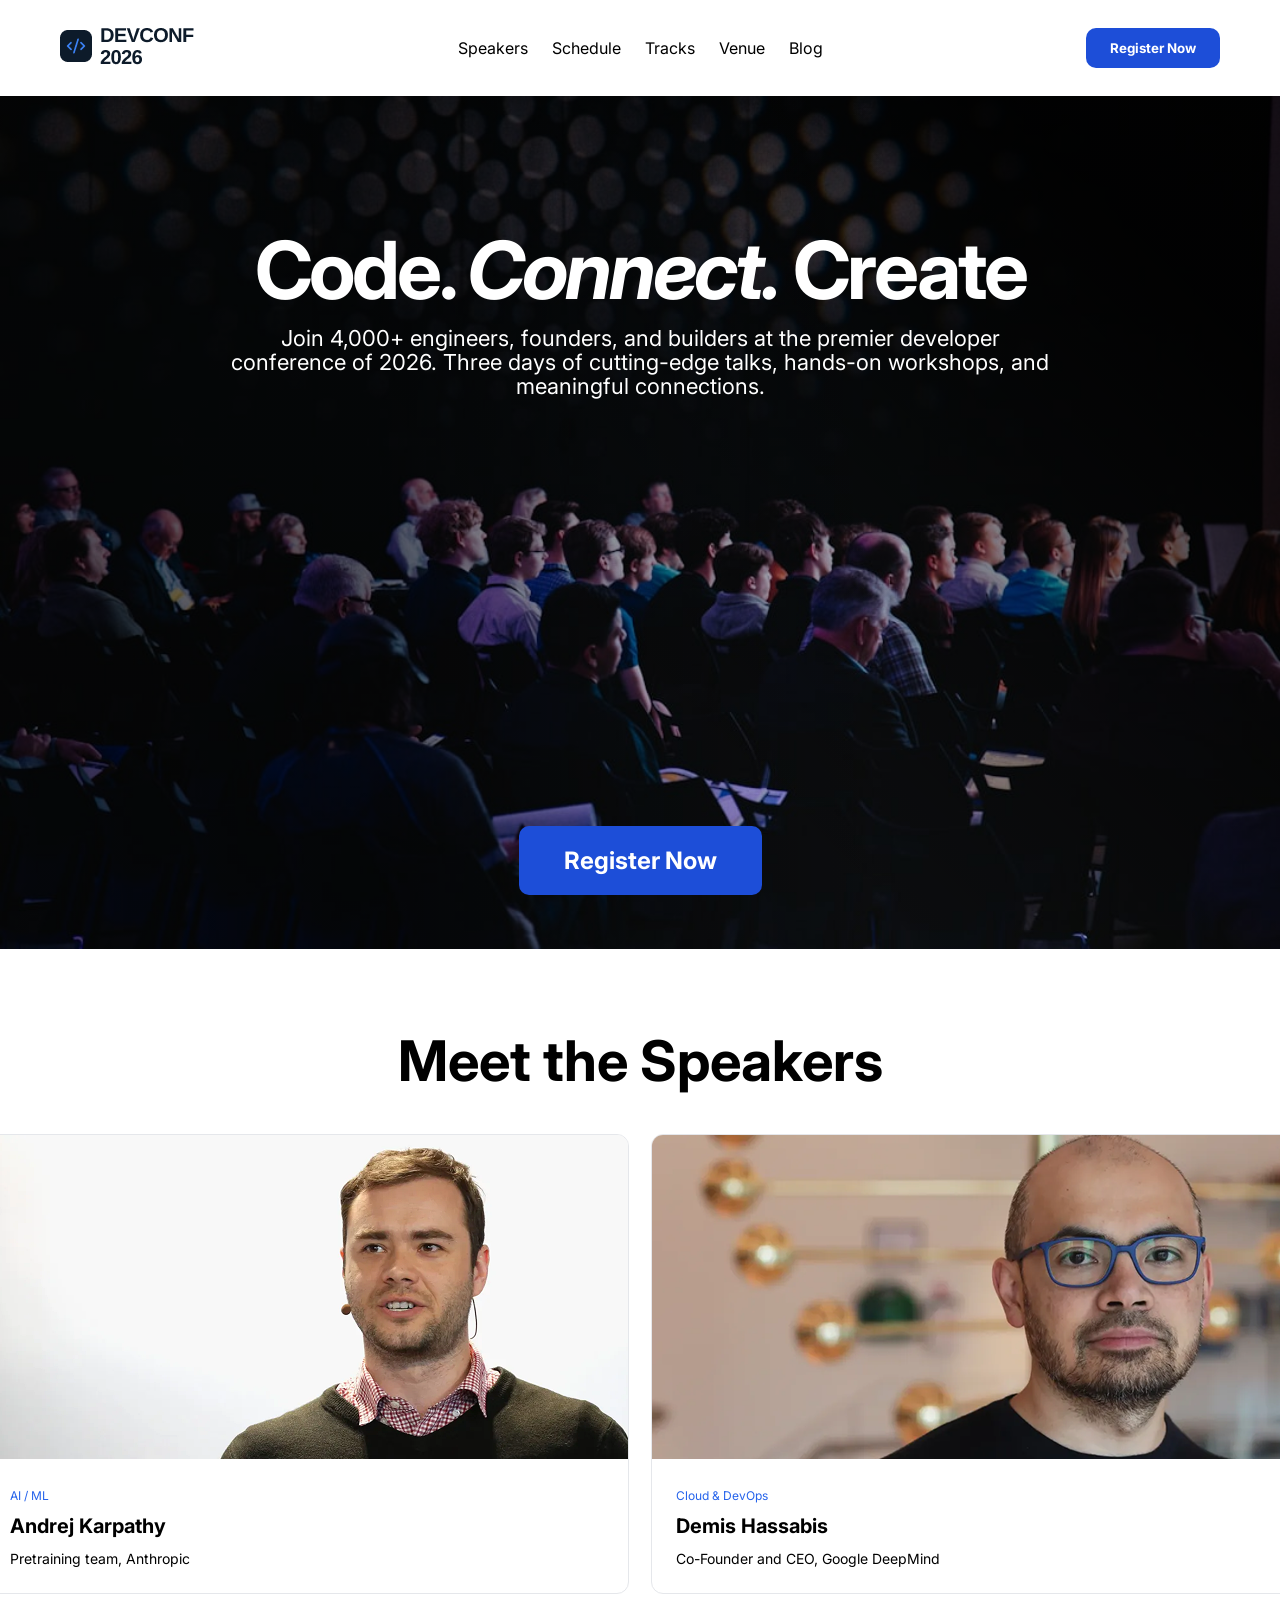
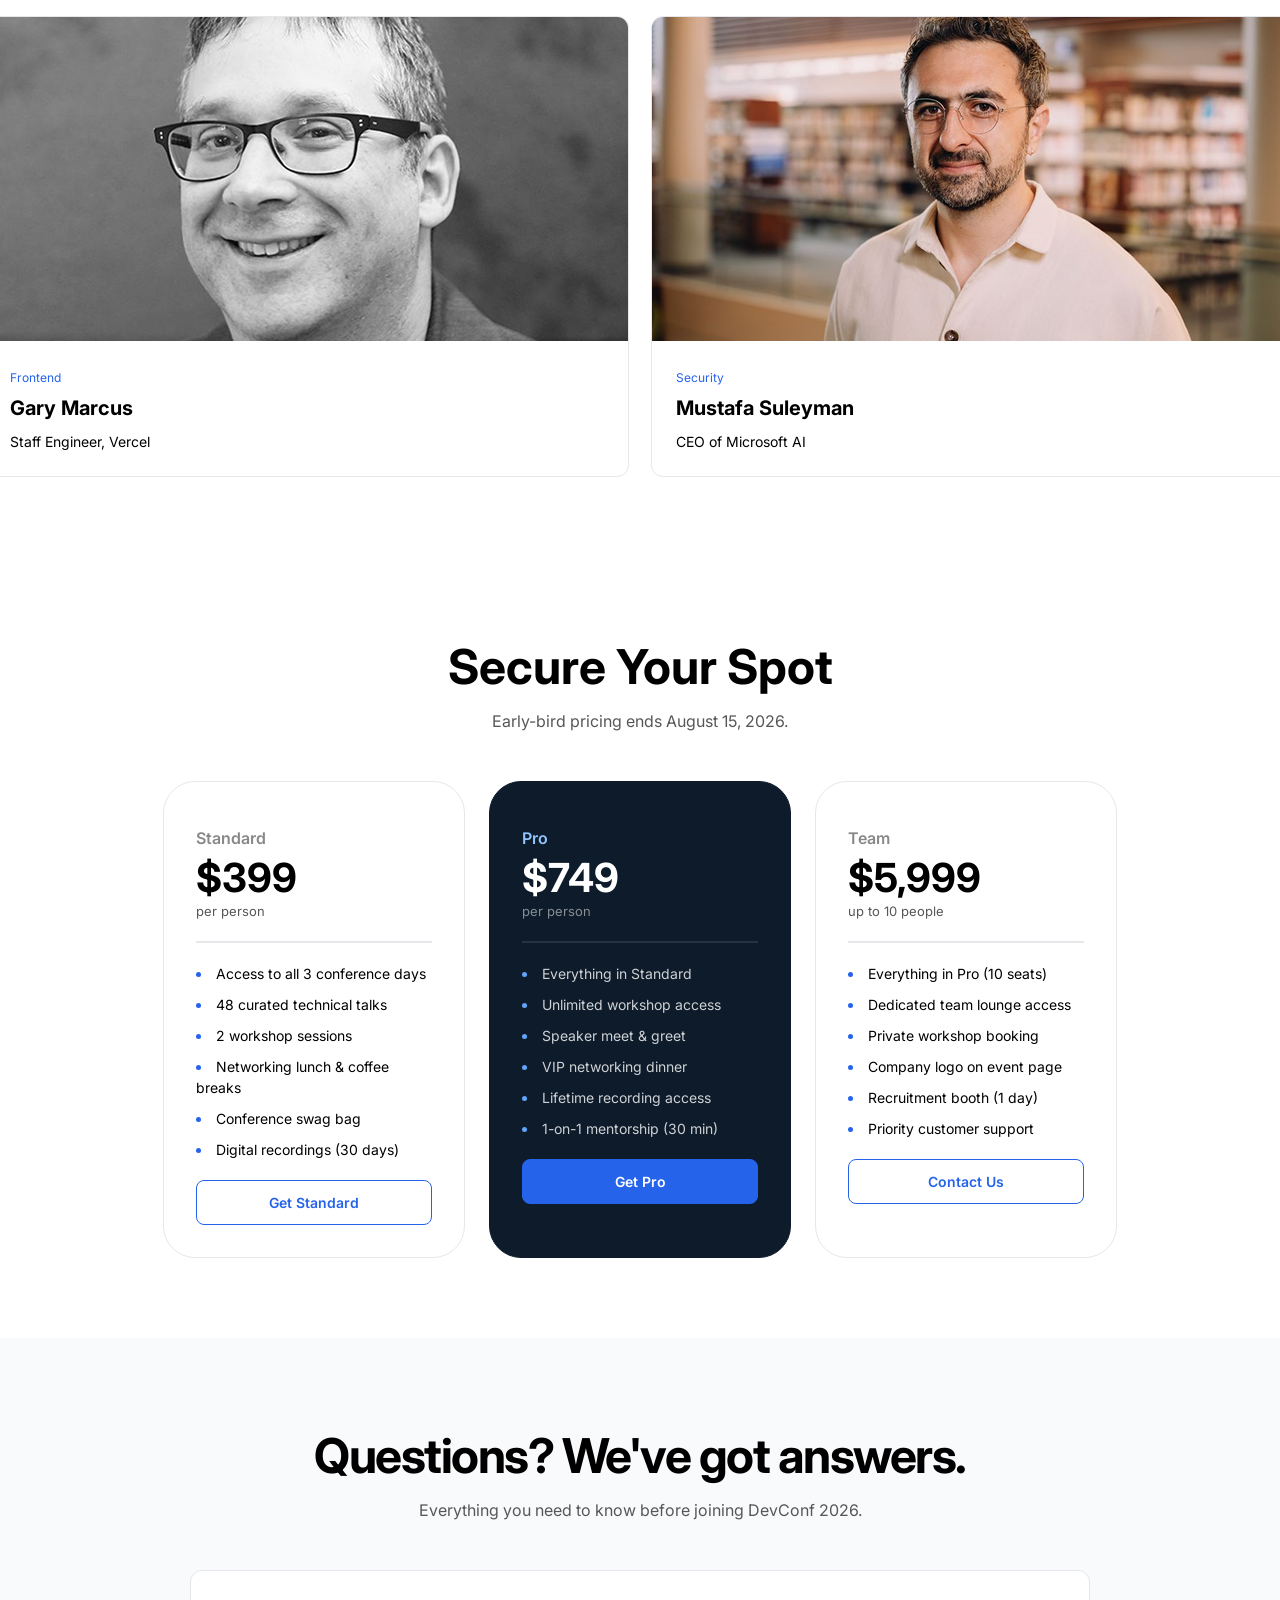
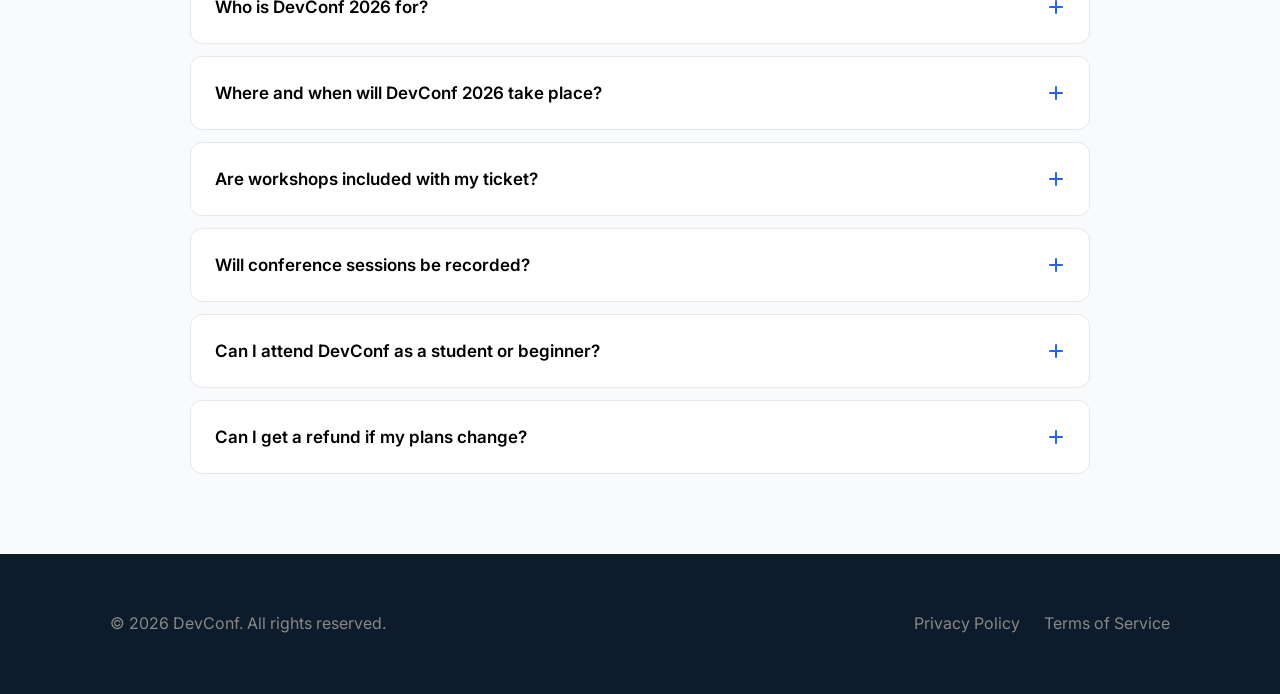
==== commit 3a5bc28d: "Created FAQ section with AI" ====
--- a/src/index.html
+++ b/src/index.html
@@ -131,6 +131,88 @@
           </div>
         </div>
       </section>
+      <section id="faq">
+        <div class="faq-header">
+          <h2>Questions? We've got answers.</h2>
+          <p class="subtitle">
+            Everything you need to know before joining DevConf 2026.
+          </p>
+        </div>
+
+        <div class="faq-list">
+          <details>
+            <summary>
+              Who is DevConf 2026 for?
+              <span class="faq-icon"></span>
+            </summary>
+            <p>
+              DevConf 2026 is designed for software engineers, developers,
+              founders, students, and technology enthusiasts who want to learn,
+              connect, and explore the future of software development.
+            </p>
+          </details>
+
+          <details>
+            <summary>
+              Where and when will DevConf 2026 take place?
+              <span class="faq-icon"></span>
+            </summary>
+            <p>
+              DevConf 2026 is a three-day conference bringing together
+              developers from around the world for technical talks, workshops,
+              and meaningful networking opportunities.
+            </p>
+          </details>
+
+          <details>
+            <summary>
+              Are workshops included with my ticket?
+              <span class="faq-icon"></span>
+            </summary>
+            <p>
+              Standard tickets include access to two workshop sessions, while
+              Pro and Team attendees receive unlimited workshop access
+              throughout the conference.
+            </p>
+          </details>
+
+          <details>
+            <summary>
+              Will conference sessions be recorded?
+              <span class="faq-icon"></span>
+            </summary>
+            <p>
+              Yes. Standard attendees receive access to session recordings for
+              30 days, while Pro and Team ticket holders receive lifetime
+              access.
+            </p>
+          </details>
+
+          <details>
+            <summary>
+              Can I attend DevConf as a student or beginner?
+              <span class="faq-icon"></span>
+            </summary>
+            <p>
+              Absolutely. DevConf welcomes developers at every experience level.
+              Sessions range from accessible introductions to advanced technical
+              deep dives, so there is something valuable for everyone.
+            </p>
+          </details>
+
+          <details>
+            <summary>
+              Can I get a refund if my plans change?
+              <span class="faq-icon"></span>
+            </summary>
+            <p>
+              Tickets can be refunded according to the conference cancellation
+              policy. You can also transfer your ticket to another attendee
+              before the event begins.
+            </p>
+          </details>
+        </div>
+      </section>
     </main>
     <footer>
       <p>© 2026 DevConf. All rights reserved.</p>
--- a/src/style.css
+++ b/src/style.css
@@ -254,3 +254,122 @@
     }
   }
 }
+
+section#faq {
+  gap: 48px;
+  background-color: #f8fafc;
+
+  div.faq-header {
+    display: flex;
+    flex-direction: column;
+    align-items: center;
+    text-align: center;
+
+    h2 {
+      font-size: 48px;
+      line-height: 60px;
+      letter-spacing: -1.5px;
+      padding-top: 8px;
+    }
+
+    p.subtitle {
+      color: var(--text-color-muted);
+      font-size: 16px;
+      line-height: 24px;
+      padding-top: 12px;
+    }
+  }
+
+  div.faq-list {
+    width: 100%;
+    max-width: 900px;
+    display: flex;
+    flex-direction: column;
+    gap: 12px;
+
+    details {
+      background-color: white;
+      border: 1px solid var(--card-stroke-color);
+      border-radius: 12px;
+      padding: 0 24px;
+      transition:
+        border-color 0.2s ease,
+        box-shadow 0.2s ease;
+
+      &:hover {
+        border-color: #bfdbfe;
+      }
+
+      &[open] {
+        border-color: var(--color-blue-100);
+        box-shadow: 0 4px 20px rgba(37, 99, 235, 0.08);
+      }
+
+      summary {
+        min-height: 72px;
+        display: flex;
+        justify-content: space-between;
+        align-items: center;
+        gap: 24px;
+        cursor: pointer;
+        list-style: none;
+        font-size: 17px;
+        line-height: 24px;
+        font-weight: 600;
+
+        &::-webkit-details-marker {
+          display: none;
+        }
+
+        span.faq-icon {
+          width: 18px;
+          height: 18px;
+          flex-shrink: 0;
+          position: relative;
+
+          &::before,
+          &::after {
+            content: "";
+            position: absolute;
+            top: 50%;
+            left: 50%;
+            width: 14px;
+            height: 2px;
+            border-radius: 2px;
+            background-color: var(--accent-color);
+            transform: translate(-50%, -50%);
+            transition: transform 0.2s ease;
+          }
+
+          &::after {
+            transform: translate(-50%, -50%) rotate(90deg);
+          }
+        }
+      }
+
+      &[open] summary {
+        span.faq-icon::after {
+          transform: translate(-50%, -50%) rotate(0);
+        }
+      }
+
+      > p {
+        color: var(--text-color-muted);
+        font-size: 15px;
+        line-height: 24px;
+        padding: 0 48px 24px 0;
+        max-width: 760px;
+      }
+    }
+  }
+}
+
+footer {
+  color: var(--color-gray-400);
+  background-color: var(--color-blue-900);
+  font-size: 16px;
+  line-height: 19.5px;
+  display: flex;
+  justify-content: space-between;
+  padding: 60px 110px;
+}
